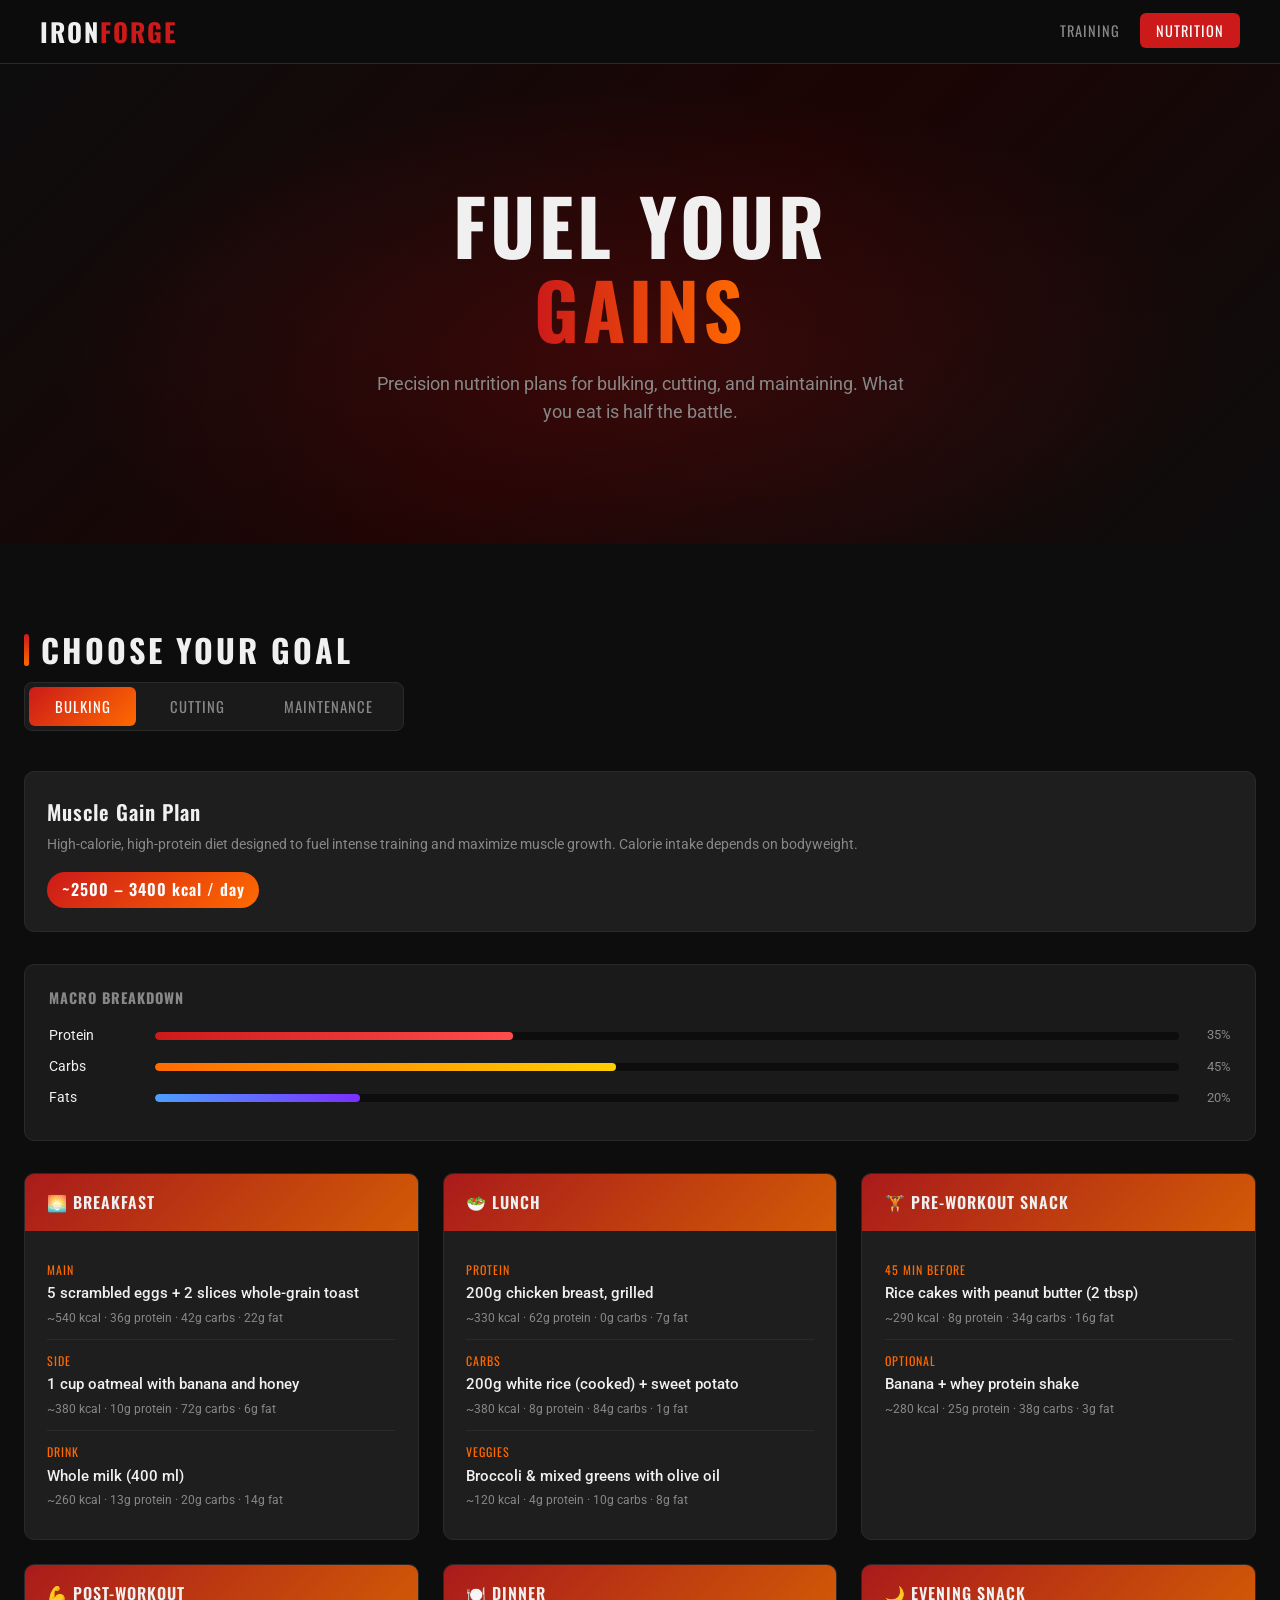
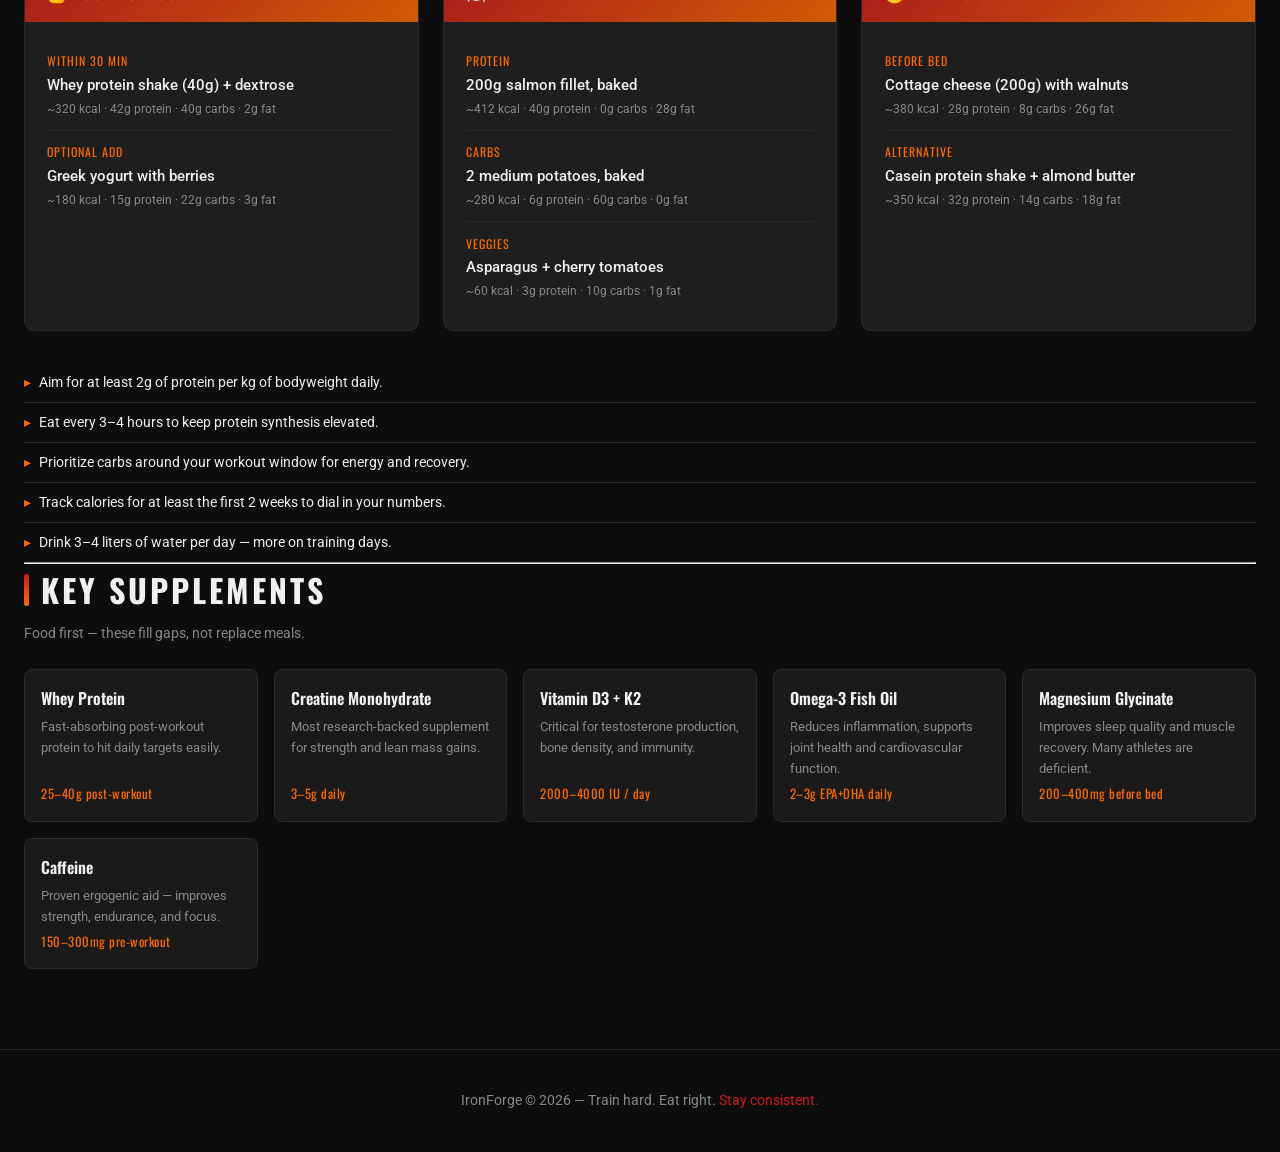
==== food.html @ d73ee597 "Initial commit" ====
<!DOCTYPE html>
<html lang="en">
<head>
  <meta charset="UTF-8" />
  <meta name="viewport" content="width=device-width, initial-scale=1.0" />
  <title>IronForge Gym — Nutrition Plan</title>
  <link rel="stylesheet" href="style.css" />
  <style>
    .goal-toggle { margin-bottom: 2.5rem; }

    .goal-card {
      background: var(--card);
      border: 1px solid var(--border);
      border-radius: var(--radius);
      padding: 1.4rem;
      margin-bottom: 2rem;
    }

    .goal-card h3 {
      font-family: 'Oswald', sans-serif;
      font-size: 1.3rem;
      font-weight: 600;
      letter-spacing: 1px;
      margin-bottom: 0.3rem;
    }

    .goal-card p { color: var(--muted); font-size: 0.9rem; margin-bottom: 1rem; }

    .calorie-badge {
      display: inline-flex;
      align-items: center;
      gap: 0.4rem;
      background: linear-gradient(135deg, var(--red), var(--orange));
      color: #fff;
      font-family: 'Oswald', sans-serif;
      font-size: 1rem;
      font-weight: 600;
      padding: 0.35rem 0.9rem;
      border-radius: 50px;
      letter-spacing: 1px;
    }

    .tips-list {
      list-style: none;
      margin-top: 1rem;
    }

    .tips-list li {
      padding: 0.5rem 0;
      border-bottom: 1px solid var(--border);
      font-size: 0.9rem;
      display: flex;
      gap: 0.5rem;
    }

    .tips-list li:last-child { border-bottom: none; }

    .tips-list li::before {
      content: '▸';
      color: var(--orange);
      flex-shrink: 0;
    }

    .supplement-grid {
      display: grid;
      grid-template-columns: repeat(auto-fill, minmax(200px, 1fr));
      gap: 1rem;
      margin-top: 1rem;
    }

    .supplement-card {
      background: var(--bg3);
      border: 1px solid var(--border);
      border-radius: 8px;
      padding: 1rem;
      display: flex;
      flex-direction: column;
      gap: 0.3rem;
    }

    .supplement-name {
      font-family: 'Oswald', sans-serif;
      font-size: 1rem;
      font-weight: 600;
    }

    .supplement-why { font-size: 0.82rem; color: var(--muted); }

    .supplement-dose {
      margin-top: auto;
      font-size: 0.8rem;
      color: var(--orange);
      font-family: 'Oswald', sans-serif;
      letter-spacing: 0.5px;
    }
  </style>
</head>
<body>

<!-- ── NAV ── -->
<nav>
  <a class="nav-logo" href="index.html">Iron<span>Forge</span></a>
  <ul class="nav-links">
    <li><a href="index.html">Training</a></li>
    <li><a href="food.html" class="active">Nutrition</a></li>
  </ul>
</nav>

<!-- ── HERO ── -->
<div class="hero food-hero">
  <div class="hero-content">
    <h1>Fuel Your<br><span>Gains</span></h1>
    <p>Precision nutrition plans for bulking, cutting, and maintaining. What you eat is half the battle.</p>
  </div>
</div>

<!-- ── MAIN ── -->
<main class="section">

  <!-- Goal Toggle -->
  <div class="section-title">Choose Your Goal</div>
  <div class="level-toggle goal-toggle">
    <button class="level-btn active" onclick="setGoal('bulk')">Bulking</button>
    <button class="level-btn" onclick="setGoal('cut')">Cutting</button>
    <button class="level-btn" onclick="setGoal('maintain')">Maintenance</button>
  </div>

  <!-- ── BULK ── -->
  <div class="level-panel active" id="goal-bulk">

    <div class="goal-card">
      <h3>Muscle Gain Plan</h3>
      <p>High-calorie, high-protein diet designed to fuel intense training and maximize muscle growth. Calorie intake depends on bodyweight.</p>
      <span class="calorie-badge">~2500 – 3400 kcal / day</span>
    </div>

    <div class="macro-bar">
      <h3>Macro Breakdown</h3>
      <div class="macro-row">
        <span class="macro-label">Protein</span>
        <div class="macro-track"><div class="macro-fill protein" style="width:35%"></div></div>
        <span class="macro-pct">35%</span>
      </div>
      <div class="macro-row">
        <span class="macro-label">Carbs</span>
        <div class="macro-track"><div class="macro-fill carbs" style="width:45%"></div></div>
        <span class="macro-pct">45%</span>
      </div>
      <div class="macro-row">
        <span class="macro-label">Fats</span>
        <div class="macro-track"><div class="macro-fill fat" style="width:20%"></div></div>
        <span class="macro-pct">20%</span>
      </div>
    </div>

    <div class="plan-grid">

      <div class="plan-card">
        <div class="plan-card-header">🌅 Breakfast</div>
        <div class="plan-card-body">
          <div class="meal">
            <div class="meal-label">Main</div>
            <div class="meal-name">5 scrambled eggs + 2 slices whole-grain toast</div>
            <div class="meal-macros">~540 kcal · 36g protein · 42g carbs · 22g fat</div>
          </div>
          <div class="meal">
            <div class="meal-label">Side</div>
            <div class="meal-name">1 cup oatmeal with banana and honey</div>
            <div class="meal-macros">~380 kcal · 10g protein · 72g carbs · 6g fat</div>
          </div>
          <div class="meal">
            <div class="meal-label">Drink</div>
            <div class="meal-name">Whole milk (400 ml)</div>
            <div class="meal-macros">~260 kcal · 13g protein · 20g carbs · 14g fat</div>
          </div>
        </div>
      </div>

      <div class="plan-card">
        <div class="plan-card-header">🥗 Lunch</div>
        <div class="plan-card-body">
          <div class="meal">
            <div class="meal-label">Protein</div>
            <div class="meal-name">200g chicken breast, grilled</div>
            <div class="meal-macros">~330 kcal · 62g protein · 0g carbs · 7g fat</div>
          </div>
          <div class="meal">
            <div class="meal-label">Carbs</div>
            <div class="meal-name">200g white rice (cooked) + sweet potato</div>
            <div class="meal-macros">~380 kcal · 8g protein · 84g carbs · 1g fat</div>
          </div>
          <div class="meal">
            <div class="meal-label">Veggies</div>
            <div class="meal-name">Broccoli &amp; mixed greens with olive oil</div>
            <div class="meal-macros">~120 kcal · 4g protein · 10g carbs · 8g fat</div>
          </div>
        </div>
      </div>

      <div class="plan-card">
        <div class="plan-card-header">🏋️ Pre-Workout Snack</div>
        <div class="plan-card-body">
          <div class="meal">
            <div class="meal-label">45 min before</div>
            <div class="meal-name">Rice cakes with peanut butter (2 tbsp)</div>
            <div class="meal-macros">~290 kcal · 8g protein · 34g carbs · 16g fat</div>
          </div>
          <div class="meal">
            <div class="meal-label">Optional</div>
            <div class="meal-name">Banana + whey protein shake</div>
            <div class="meal-macros">~280 kcal · 25g protein · 38g carbs · 3g fat</div>
          </div>
        </div>
      </div>

      <div class="plan-card">
        <div class="plan-card-header">💪 Post-Workout</div>
        <div class="plan-card-body">
          <div class="meal">
            <div class="meal-label">Within 30 min</div>
            <div class="meal-name">Whey protein shake (40g) + dextrose</div>
            <div class="meal-macros">~320 kcal · 42g protein · 40g carbs · 2g fat</div>
          </div>
          <div class="meal">
            <div class="meal-label">Optional add</div>
            <div class="meal-name">Greek yogurt with berries</div>
            <div class="meal-macros">~180 kcal · 15g protein · 22g carbs · 3g fat</div>
          </div>
        </div>
      </div>

      <div class="plan-card">
        <div class="plan-card-header">🍽️ Dinner</div>
        <div class="plan-card-body">
          <div class="meal">
            <div class="meal-label">Protein</div>
            <div class="meal-name">200g salmon fillet, baked</div>
            <div class="meal-macros">~412 kcal · 40g protein · 0g carbs · 28g fat</div>
          </div>
          <div class="meal">
            <div class="meal-label">Carbs</div>
            <div class="meal-name">2 medium potatoes, baked</div>
            <div class="meal-macros">~280 kcal · 6g protein · 60g carbs · 0g fat</div>
          </div>
          <div class="meal">
            <div class="meal-label">Veggies</div>
            <div class="meal-name">Asparagus + cherry tomatoes</div>
            <div class="meal-macros">~60 kcal · 3g protein · 10g carbs · 1g fat</div>
          </div>
        </div>
      </div>

      <div class="plan-card">
        <div class="plan-card-header">🌙 Evening Snack</div>
        <div class="plan-card-body">
          <div class="meal">
            <div class="meal-label">Before bed</div>
            <div class="meal-name">Cottage cheese (200g) with walnuts</div>
            <div class="meal-macros">~380 kcal · 28g protein · 8g carbs · 26g fat</div>
          </div>
          <div class="meal">
            <div class="meal-label">Alternative</div>
            <div class="meal-name">Casein protein shake + almond butter</div>
            <div class="meal-macros">~350 kcal · 32g protein · 14g carbs · 18g fat</div>
          </div>
        </div>
      </div>

    </div>

    <ul class="tips-list">
      <li>Aim for at least 2g of protein per kg of bodyweight daily.</li>
      <li>Eat every 3–4 hours to keep protein synthesis elevated.</li>
      <li>Prioritize carbs around your workout window for energy and recovery.</li>
      <li>Track calories for at least the first 2 weeks to dial in your numbers.</li>
      <li>Drink 3–4 liters of water per day — more on training days.</li>
    </ul>
  </div><!-- /bulk -->

  <!-- ── CUT ── -->
  <div class="level-panel" id="goal-cut">

    <div class="goal-card">
      <h3>Fat Loss Plan</h3>
      <p>High-protein, moderate-carb diet with a caloric deficit. Preserves muscle while shedding fat.</p>
      <span class="calorie-badge">~2000 – 2400 kcal / day</span>
    </div>

    <div class="macro-bar">
      <h3>Macro Breakdown</h3>
      <div class="macro-row">
        <span class="macro-label">Protein</span>
        <div class="macro-track"><div class="macro-fill protein" style="width:45%"></div></div>
        <span class="macro-pct">45%</span>
      </div>
      <div class="macro-row">
        <span class="macro-label">Carbs</span>
        <div class="macro-track"><div class="macro-fill carbs" style="width:30%"></div></div>
        <span class="macro-pct">30%</span>
      </div>
      <div class="macro-row">
        <span class="macro-label">Fats</span>
        <div class="macro-track"><div class="macro-fill fat" style="width:25%"></div></div>
        <span class="macro-pct">25%</span>
      </div>
    </div>

    <div class="plan-grid">

      <div class="plan-card">
        <div class="plan-card-header">🌅 Breakfast</div>
        <div class="plan-card-body">
          <div class="meal">
            <div class="meal-label">Main</div>
            <div class="meal-name">4 egg whites + 1 whole egg, scrambled</div>
            <div class="meal-macros">~200 kcal · 26g protein · 2g carbs · 9g fat</div>
          </div>
          <div class="meal">
            <div class="meal-label">Side</div>
            <div class="meal-name">½ cup oats with berries (no sugar)</div>
            <div class="meal-macros">~180 kcal · 5g protein · 34g carbs · 3g fat</div>
          </div>
          <div class="meal">
            <div class="meal-label">Drink</div>
            <div class="meal-name">Black coffee or green tea</div>
            <div class="meal-macros">~5 kcal · 0g protein · 0g carbs · 0g fat</div>
          </div>
        </div>
      </div>

      <div class="plan-card">
        <div class="plan-card-header">🥗 Lunch</div>
        <div class="plan-card-body">
          <div class="meal">
            <div class="meal-label">Protein</div>
            <div class="meal-name">180g grilled chicken breast</div>
            <div class="meal-macros">~300 kcal · 56g protein · 0g carbs · 7g fat</div>
          </div>
          <div class="meal">
            <div class="meal-label">Carbs</div>
            <div class="meal-name">Large salad with quinoa (80g cooked)</div>
            <div class="meal-macros">~180 kcal · 7g protein · 32g carbs · 3g fat</div>
          </div>
          <div class="meal">
            <div class="meal-label">Dressing</div>
            <div class="meal-name">Lemon juice + 1 tsp olive oil</div>
            <div class="meal-macros">~45 kcal · 0g protein · 2g carbs · 4g fat</div>
          </div>
        </div>
      </div>

      <div class="plan-card">
        <div class="plan-card-header">🏋️ Pre-Workout</div>
        <div class="plan-card-body">
          <div class="meal">
            <div class="meal-label">1 hour before</div>
            <div class="meal-name">Apple + 1 scoop whey protein (in water)</div>
            <div class="meal-macros">~220 kcal · 25g protein · 26g carbs · 2g fat</div>
          </div>
          <div class="meal">
            <div class="meal-label">Optional</div>
            <div class="meal-name">Black coffee (thermogenic effect)</div>
            <div class="meal-macros">~5 kcal · 0g protein · 0g carbs · 0g fat</div>
          </div>
        </div>
      </div>

      <div class="plan-card">
        <div class="plan-card-header">💪 Post-Workout</div>
        <div class="plan-card-body">
          <div class="meal">
            <div class="meal-label">Within 30 min</div>
            <div class="meal-name">Whey isolate shake (35g) in water</div>
            <div class="meal-macros">~140 kcal · 35g protein · 2g carbs · 1g fat</div>
          </div>
          <div class="meal">
            <div class="meal-label">Optional</div>
            <div class="meal-name">Low-fat Greek yogurt (150g)</div>
            <div class="meal-macros">~110 kcal · 15g protein · 8g carbs · 1g fat</div>
          </div>
        </div>
      </div>

      <div class="plan-card">
        <div class="plan-card-header">🍽️ Dinner</div>
        <div class="plan-card-body">
          <div class="meal">
            <div class="meal-label">Protein</div>
            <div class="meal-name">150g lean beef (95%) or turkey mince</div>
            <div class="meal-macros">~250 kcal · 38g protein · 0g carbs · 10g fat</div>
          </div>
          <div class="meal">
            <div class="meal-label">Carbs</div>
            <div class="meal-name">1 cup brown rice or sweet potato</div>
            <div class="meal-macros">~200 kcal · 5g protein · 42g carbs · 1g fat</div>
          </div>
          <div class="meal">
            <div class="meal-label">Veggies</div>
            <div class="meal-name">Steamed broccoli + courgette</div>
            <div class="meal-macros">~50 kcal · 3g protein · 8g carbs · 0g fat</div>
          </div>
        </div>
      </div>

      <div class="plan-card">
        <div class="plan-card-header">🌙 Evening Snack</div>
        <div class="plan-card-body">
          <div class="meal">
            <div class="meal-label">Optional</div>
            <div class="meal-name">Low-fat cottage cheese (150g)</div>
            <div class="meal-macros">~130 kcal · 18g protein · 5g carbs · 4g fat</div>
          </div>
          <div class="meal">
            <div class="meal-label">Alternative</div>
            <div class="meal-name">Casein shake in water if still hungry</div>
            <div class="meal-macros">~120 kcal · 24g protein · 5g carbs · 1g fat</div>
          </div>
        </div>
      </div>

    </div>

    <ul class="tips-list">
      <li>Maintain a 300–500 kcal deficit — anything larger risks muscle loss.</li>
      <li>Protein stays HIGH even when cutting: 2.2–2.5g per kg bodyweight.</li>
      <li>Cut carbs on rest days; keep them around your training sessions.</li>
      <li>Do not skip post-workout nutrition — it's critical for muscle preservation.</li>
      <li>Prioritize sleep: poor sleep elevates cortisol and increases fat storage.</li>
    </ul>
  </div><!-- /cut -->

  <!-- ── MAINTAIN ── -->
  <div class="level-panel" id="goal-maintain">

    <div class="goal-card">
      <h3>Maintenance Plan</h3>
      <p>Balanced macros to support performance, recovery, and body composition without significant changes in weight.</p>
      <span class="calorie-badge">~2500 – 2900 kcal / day</span>
    </div>

    <div class="macro-bar">
      <h3>Macro Breakdown</h3>
      <div class="macro-row">
        <span class="macro-label">Protein</span>
        <div class="macro-track"><div class="macro-fill protein" style="width:30%"></div></div>
        <span class="macro-pct">30%</span>
      </div>
      <div class="macro-row">
        <span class="macro-label">Carbs</span>
        <div class="macro-track"><div class="macro-fill carbs" style="width:45%"></div></div>
        <span class="macro-pct">45%</span>
      </div>
      <div class="macro-row">
        <span class="macro-label">Fats</span>
        <div class="macro-track"><div class="macro-fill fat" style="width:25%"></div></div>
        <span class="macro-pct">25%</span>
      </div>
    </div>

    <div class="plan-grid">

      <div class="plan-card">
        <div class="plan-card-header">🌅 Breakfast</div>
        <div class="plan-card-body">
          <div class="meal">
            <div class="meal-label">Main</div>
            <div class="meal-name">3 eggs + avocado toast on sourdough</div>
            <div class="meal-macros">~480 kcal · 22g protein · 44g carbs · 24g fat</div>
          </div>
          <div class="meal">
            <div class="meal-label">Optional</div>
            <div class="meal-name">Greek yogurt (150g) + granola</div>
            <div class="meal-macros">~240 kcal · 14g protein · 28g carbs · 7g fat</div>
          </div>
        </div>
      </div>

      <div class="plan-card">
        <div class="plan-card-header">🥗 Lunch</div>
        <div class="plan-card-body">
          <div class="meal">
            <div class="meal-label">Protein</div>
            <div class="meal-name">150g tuna or grilled chicken</div>
            <div class="meal-macros">~250 kcal · 45g protein · 0g carbs · 7g fat</div>
          </div>
          <div class="meal">
            <div class="meal-label">Carbs</div>
            <div class="meal-name">Pasta (100g dry) with tomato sauce</div>
            <div class="meal-macros">~380 kcal · 13g protein · 74g carbs · 3g fat</div>
          </div>
          <div class="meal">
            <div class="meal-label">Veggies</div>
            <div class="meal-name">Side salad with olive oil dressing</div>
            <div class="meal-macros">~90 kcal · 2g protein · 8g carbs · 6g fat</div>
          </div>
        </div>
      </div>

      <div class="plan-card">
        <div class="plan-card-header">🏋️ Pre-Workout</div>
        <div class="plan-card-body">
          <div class="meal">
            <div class="meal-label">1 hour before</div>
            <div class="meal-name">Banana + peanut butter (1.5 tbsp)</div>
            <div class="meal-macros">~260 kcal · 8g protein · 34g carbs · 12g fat</div>
          </div>
        </div>
      </div>

      <div class="plan-card">
        <div class="plan-card-header">💪 Post-Workout</div>
        <div class="plan-card-body">
          <div class="meal">
            <div class="meal-label">Within 30 min</div>
            <div class="meal-name">Whey protein shake (30g) + fruit</div>
            <div class="meal-macros">~260 kcal · 30g protein · 30g carbs · 3g fat</div>
          </div>
        </div>
      </div>

      <div class="plan-card">
        <div class="plan-card-header">🍽️ Dinner</div>
        <div class="plan-card-body">
          <div class="meal">
            <div class="meal-label">Protein</div>
            <div class="meal-name">200g cod fillet or chicken thighs</div>
            <div class="meal-macros">~340 kcal · 42g protein · 0g carbs · 18g fat</div>
          </div>
          <div class="meal">
            <div class="meal-label">Carbs</div>
            <div class="meal-name">Baked potato + mixed vegetables</div>
            <div class="meal-macros">~250 kcal · 6g protein · 52g carbs · 1g fat</div>
          </div>
        </div>
      </div>

      <div class="plan-card">
        <div class="plan-card-header">🌙 Evening Snack</div>
        <div class="plan-card-body">
          <div class="meal">
            <div class="meal-label">Optional</div>
            <div class="meal-name">Handful of nuts + dark chocolate (2 squares)</div>
            <div class="meal-macros">~220 kcal · 6g protein · 12g carbs · 18g fat</div>
          </div>
        </div>
      </div>

    </div>

    <ul class="tips-list">
      <li>Weigh yourself weekly — adjust calories if weight drifts more than 0.5kg/week.</li>
      <li>Focus on food quality, not just quantity: whole foods, minimal processing.</li>
      <li>Eat mostly around training — skip big carb meals on rest days if you prefer.</li>
      <li>Omega-3s from fatty fish or supplements support joint health and recovery.</li>
    </ul>
  </div><!-- /maintain -->

  <hr class="divider" />

  <!-- ── SUPPLEMENTS ── -->
  <div class="section-title">Key Supplements</div>
  <p style="color:var(--muted); margin-bottom:1.5rem; font-size:0.9rem;">Food first — these fill gaps, not replace meals.</p>
  <div class="supplement-grid">
    <div class="supplement-card">
      <div class="supplement-name">Whey Protein</div>
      <div class="supplement-why">Fast-absorbing post-workout protein to hit daily targets easily.</div>
      <div class="supplement-dose">25–40g post-workout</div>
    </div>
    <div class="supplement-card">
      <div class="supplement-name">Creatine Monohydrate</div>
      <div class="supplement-why">Most research-backed supplement for strength and lean mass gains.</div>
      <div class="supplement-dose">3–5g daily</div>
    </div>
    <div class="supplement-card">
      <div class="supplement-name">Vitamin D3 + K2</div>
      <div class="supplement-why">Critical for testosterone production, bone density, and immunity.</div>
      <div class="supplement-dose">2000–4000 IU / day</div>
    </div>
    <div class="supplement-card">
      <div class="supplement-name">Omega-3 Fish Oil</div>
      <div class="supplement-why">Reduces inflammation, supports joint health and cardiovascular function.</div>
      <div class="supplement-dose">2–3g EPA+DHA daily</div>
    </div>
    <div class="supplement-card">
      <div class="supplement-name">Magnesium Glycinate</div>
      <div class="supplement-why">Improves sleep quality and muscle recovery. Many athletes are deficient.</div>
      <div class="supplement-dose">200–400mg before bed</div>
    </div>
    <div class="supplement-card">
      <div class="supplement-name">Caffeine</div>
      <div class="supplement-why">Proven ergogenic aid — improves strength, endurance, and focus.</div>
      <div class="supplement-dose">150–300mg pre-workout</div>
    </div>
  </div>

</main>

<footer>
  <p>IronForge &copy; 2026 — Train hard. Eat right. <span>Stay consistent.</span></p>
</footer>

<script>
  function setGoal(goal) {
    document.querySelectorAll('.level-btn').forEach(b => b.classList.remove('active'));
    event.target.classList.add('active');
    document.querySelectorAll('.level-panel').forEach(p => p.classList.remove('active'));
    document.getElementById('goal-' + goal).classList.add('active');
  }
</script>
</body>
</html>
---- style.css ----
@import url('https://fonts.googleapis.com/css2?family=Oswald:wght@400;600;700&family=Roboto:wght@300;400;500&display=swap');

*, *::before, *::after { box-sizing: border-box; margin: 0; padding: 0; }

:root {
  --bg:     #0d0d0d;
  --bg2:    #111111;
  --bg3:    #1a1a1a;
  --card:   #1e1e1e;
  --border: #2a2a2a;
  --red:    #cc1a1a;
  --red-h:  #e62020;
  --orange: #ff6a00;
  --text:   #f0f0f0;
  --muted:  #888;
  --radius: 10px;
}

html { scroll-behavior: smooth; }

body {
  background: var(--bg);
  color: var(--text);
  font-family: 'Roboto', sans-serif;
  font-size: 16px;
  line-height: 1.6;
}

/* ── NAV ── */
nav {
  position: sticky;
  top: 0;
  z-index: 100;
  background: rgba(13,13,13,0.97);
  backdrop-filter: blur(10px);
  border-bottom: 1px solid var(--border);
  display: flex;
  align-items: center;
  justify-content: space-between;
  padding: 0 2.5rem;
  height: 64px;
}

.nav-logo {
  font-family: 'Oswald', sans-serif;
  font-size: 1.6rem;
  font-weight: 700;
  color: var(--text);
  text-decoration: none;
  letter-spacing: 2px;
  text-transform: uppercase;
}
.nav-logo span { color: var(--red); }

.nav-links { display: flex; gap: 0.25rem; list-style: none; }

.nav-links a {
  color: var(--muted);
  text-decoration: none;
  font-family: 'Oswald', sans-serif;
  font-size: 0.9rem;
  letter-spacing: 1px;
  text-transform: uppercase;
  padding: 0.45rem 1rem;
  border-radius: 6px;
  transition: color 0.2s, background 0.2s;
}
.nav-links a:hover { color: var(--text); background: var(--bg3); }
.nav-links a.active { color: #fff; background: var(--red); }

/* ── HERO ── */
.hero {
  position: relative;
  min-height: 480px;
  display: flex;
  align-items: center;
  justify-content: center;
  text-align: center;
  overflow: hidden;
  background: linear-gradient(135deg, #0d0d0d 0%, #1c0404 50%, #0d0d0d 100%);
  padding: 6rem 1rem;
}
.hero::before {
  content: '';
  position: absolute;
  inset: 0;
  background: radial-gradient(ellipse at 50% 60%, rgba(204,26,26,0.18) 0%, transparent 65%);
}
.hero-content { position: relative; z-index: 1; }

.hero h1 {
  font-family: 'Oswald', sans-serif;
  font-size: clamp(2.6rem, 6vw, 5rem);
  font-weight: 700;
  text-transform: uppercase;
  letter-spacing: 4px;
  line-height: 1.1;
}
.hero h1 span {
  background: linear-gradient(90deg, var(--red), var(--orange));
  -webkit-background-clip: text;
  -webkit-text-fill-color: transparent;
  background-clip: text;
}
.hero p { margin-top: 1.2rem; color: var(--muted); font-size: 1.1rem; max-width: 540px; margin-left: auto; margin-right: auto; }

.hero-btns { display: flex; gap: 1rem; justify-content: center; margin-top: 2rem; flex-wrap: wrap; }

.btn-primary {
  padding: 0.75rem 2rem;
  background: linear-gradient(135deg, var(--red), var(--orange));
  color: #fff;
  text-decoration: none;
  font-family: 'Oswald', sans-serif;
  font-size: 0.95rem;
  letter-spacing: 1px;
  text-transform: uppercase;
  border-radius: 6px;
  transition: opacity 0.2s, transform 0.2s;
}
.btn-primary:hover { opacity: 0.88; transform: translateY(-2px); }

.btn-outline {
  padding: 0.75rem 2rem;
  border: 1px solid var(--border);
  background: transparent;
  color: var(--text);
  text-decoration: none;
  font-family: 'Oswald', sans-serif;
  font-size: 0.95rem;
  letter-spacing: 1px;
  text-transform: uppercase;
  border-radius: 6px;
  transition: border-color 0.2s, transform 0.2s;
}
.btn-outline:hover { border-color: var(--red); color: var(--red); transform: translateY(-2px); }

/* ── SECTION WRAPPER ── */
.section {
  max-width: 1280px;
  margin: 0 auto;
  padding: 5rem 1.5rem;
}

.section-divider {
  border: none;
  border-top: 1px solid var(--border);
}

.section-title {
  font-family: 'Oswald', sans-serif;
  font-size: 2rem;
  font-weight: 700;
  text-transform: uppercase;
  letter-spacing: 3px;
  margin-bottom: 0.4rem;
  display: flex;
  align-items: center;
  gap: 0.75rem;
}
.section-title::before {
  content: '';
  display: inline-block;
  width: 5px;
  height: 2rem;
  background: linear-gradient(180deg, var(--red), var(--orange));
  border-radius: 3px;
  flex-shrink: 0;
}

.section-sub { color: var(--muted); font-size: 0.95rem; margin-bottom: 2.5rem; }

/* ── LEVEL TOGGLE ── */
.level-toggle {
  display: flex;
  gap: 0.5rem;
  margin-bottom: 2.5rem;
  background: var(--bg3);
  border: 1px solid var(--border);
  border-radius: 8px;
  padding: 4px;
  width: fit-content;
}
.level-btn {
  padding: 0.55rem 1.6rem;
  border: none;
  border-radius: 6px;
  cursor: pointer;
  font-family: 'Oswald', sans-serif;
  font-size: 0.92rem;
  letter-spacing: 1px;
  text-transform: uppercase;
  background: transparent;
  color: var(--muted);
  transition: all 0.2s;
}
.level-btn.active {
  background: linear-gradient(135deg, var(--red), var(--orange));
  color: #fff;
}

/* ── MUSCLE TABS ── */
.muscle-tabs {
  display: flex;
  gap: 0.4rem;
  flex-wrap: wrap;
  margin-bottom: 2.5rem;
}
.muscle-tab {
  padding: 0.5rem 1.3rem;
  border: 1px solid var(--border);
  border-radius: 50px;
  cursor: pointer;
  background: var(--card);
  color: var(--muted);
  font-family: 'Oswald', sans-serif;
  font-size: 0.9rem;
  letter-spacing: 1px;
  text-transform: uppercase;
  transition: all 0.2s;
}
.muscle-tab:hover { border-color: var(--red); color: var(--text); }
.muscle-tab.active { background: var(--red); border-color: var(--red); color: #fff; }

/* ── EXERCISE GRID ── */
.exercise-grid {
  display: grid;
  grid-template-columns: repeat(auto-fill, minmax(260px, 1fr));
  gap: 1.5rem;
}

.exercise-card {
  background: var(--card);
  border: 1px solid var(--border);
  border-radius: var(--radius);
  overflow: hidden;
  transition: transform 0.2s, border-color 0.2s, box-shadow 0.2s;
}
.exercise-card:hover {
  transform: translateY(-5px);
  border-color: var(--red);
  box-shadow: 0 8px 32px rgba(204,26,26,0.15);
}

.exercise-img {
  width: 100%;
  height: 210px;
  object-fit: cover;
  object-position: top center;
  display: block;
  background: var(--bg3);
}

.ex-placeholder {
  width: 100%;
  height: 210px;
  background: linear-gradient(135deg, #1e1e1e 0%, #252525 100%);
  display: flex;
  flex-direction: column;
  align-items: center;
  justify-content: center;
  gap: 0.6rem;
  color: var(--muted);
  font-size: 0.78rem;
  font-family: 'Oswald', sans-serif;
  letter-spacing: 1px;
  text-transform: uppercase;
}
.ex-placeholder svg { width: 56px; height: 56px; opacity: 0.35; }

.exercise-body { padding: 1.2rem; }

.exercise-name {
  font-family: 'Oswald', sans-serif;
  font-size: 1.05rem;
  font-weight: 600;
  letter-spacing: 0.5px;
  margin-bottom: 0.35rem;
}

.exercise-primary {
  font-size: 0.83rem;
  color: var(--orange);
  margin-bottom: 0.2rem;
}
.exercise-secondary {
  font-size: 0.78rem;
  color: var(--muted);
  margin-bottom: 0.85rem;
}

.exercise-sets {
  display: inline-flex;
  align-items: center;
  gap: 0.3rem;
  background: var(--bg3);
  border: 1px solid var(--border);
  border-radius: 50px;
  padding: 0.22rem 0.8rem;
  font-size: 0.8rem;
  font-family: 'Oswald', sans-serif;
  color: var(--muted);
  letter-spacing: 1px;
}
.exercise-sets strong { color: var(--red); }

/* ── HIDDEN PANELS ── */
.muscle-panel { display: none; }
.muscle-panel.active { display: block; }
.level-panel { display: none; }
.level-panel.active { display: block; }

/* ── NUTRITION SECTION ── */
#nutrition { background: var(--bg2); }

.goal-header {
  background: var(--card);
  border: 1px solid var(--border);
  border-radius: var(--radius);
  padding: 1.5rem;
  margin-bottom: 2rem;
  display: flex;
  align-items: flex-start;
  gap: 1.5rem;
  flex-wrap: wrap;
}
.goal-header-text h3 {
  font-family: 'Oswald', sans-serif;
  font-size: 1.3rem;
  letter-spacing: 1px;
  margin-bottom: 0.3rem;
}
.goal-header-text p { color: var(--muted); font-size: 0.9rem; }

.calorie-badge {
  display: inline-flex;
  align-items: center;
  gap: 0.4rem;
  background: linear-gradient(135deg, var(--red), var(--orange));
  color: #fff;
  font-family: 'Oswald', sans-serif;
  font-size: 1rem;
  font-weight: 600;
  padding: 0.4rem 1rem;
  border-radius: 50px;
  letter-spacing: 1px;
  white-space: nowrap;
}

.macro-bar {
  background: var(--bg3);
  border: 1px solid var(--border);
  border-radius: var(--radius);
  padding: 1.3rem 1.5rem;
  margin-bottom: 2rem;
}
.macro-bar h3 {
  font-family: 'Oswald', sans-serif;
  font-size: 0.9rem;
  letter-spacing: 1px;
  text-transform: uppercase;
  color: var(--muted);
  margin-bottom: 1rem;
}
.macro-row { display: flex; align-items: center; gap: 1rem; margin-bottom: 0.6rem; }
.macro-label { width: 90px; font-size: 0.85rem; }
.macro-track { flex: 1; height: 8px; background: var(--bg); border-radius: 4px; overflow: hidden; }
.macro-fill { height: 100%; border-radius: 4px; }
.macro-fill.protein { background: linear-gradient(90deg, var(--red), #ff4d4d); }
.macro-fill.carbs   { background: linear-gradient(90deg, var(--orange), #ffd000); }
.macro-fill.fat     { background: linear-gradient(90deg, #4d9fff, #7b2fff); }
.macro-pct { font-size: 0.8rem; color: var(--muted); width: 36px; text-align: right; }

.plan-grid {
  display: grid;
  grid-template-columns: repeat(auto-fill, minmax(300px, 1fr));
  gap: 1.5rem;
  margin-bottom: 2rem;
}

.plan-card { background: var(--card); border: 1px solid var(--border); border-radius: var(--radius); overflow: hidden; }

.plan-card-header {
  padding: 1rem 1.4rem;
  background: linear-gradient(135deg, rgba(204,26,26,0.8), rgba(255,106,0,0.8));
  font-family: 'Oswald', sans-serif;
  font-size: 1rem;
  font-weight: 600;
  letter-spacing: 1px;
  text-transform: uppercase;
}
.plan-card-body { padding: 1.1rem 1.4rem; }

.meal { padding: 0.7rem 0; border-bottom: 1px solid var(--border); }
.meal:last-child { border-bottom: none; }
.meal-label { font-size: 0.75rem; font-family: 'Oswald', sans-serif; letter-spacing: 1px; text-transform: uppercase; color: var(--orange); margin-bottom: 0.2rem; }
.meal-name { font-weight: 500; font-size: 0.92rem; margin-bottom: 0.12rem; }
.meal-macros { font-size: 0.78rem; color: var(--muted); }

.tips-list { list-style: none; margin-top: 1.5rem; }
.tips-list li { padding: 0.55rem 0; border-bottom: 1px solid var(--border); font-size: 0.9rem; display: flex; gap: 0.5rem; }
.tips-list li:last-child { border-bottom: none; }
.tips-list li::before { content: '▸'; color: var(--orange); flex-shrink: 0; }

/* ── SUPPLEMENTS ── */
.supplement-grid {
  display: grid;
  grid-template-columns: repeat(auto-fill, minmax(200px, 1fr));
  gap: 1rem;
  margin-top: 1rem;
}
.supplement-card {
  background: var(--bg3);
  border: 1px solid var(--border);
  border-radius: 8px;
  padding: 1.1rem;
  display: flex;
  flex-direction: column;
  gap: 0.3rem;
}
.supplement-name { font-family: 'Oswald', sans-serif; font-size: 1rem; font-weight: 600; }
.supplement-why { font-size: 0.82rem; color: var(--muted); flex: 1; }
.supplement-dose { margin-top: 0.5rem; font-size: 0.8rem; color: var(--orange); font-family: 'Oswald', sans-serif; letter-spacing: 0.5px; }

/* ── FOOTER ── */
footer {
  border-top: 1px solid var(--border);
  padding: 2.5rem;
  text-align: center;
  color: var(--muted);
  font-size: 0.85rem;
}
footer span { color: var(--red); }

/* ── RESPONSIVE ── */
@media (max-width: 700px) {
  nav { padding: 0 1rem; }
  .nav-links a { font-size: 0.8rem; padding: 0.4rem 0.7rem; }
  .level-btn { padding: 0.5rem 0.9rem; font-size: 0.82rem; }
  .hero h1 { letter-spacing: 2px; }
}
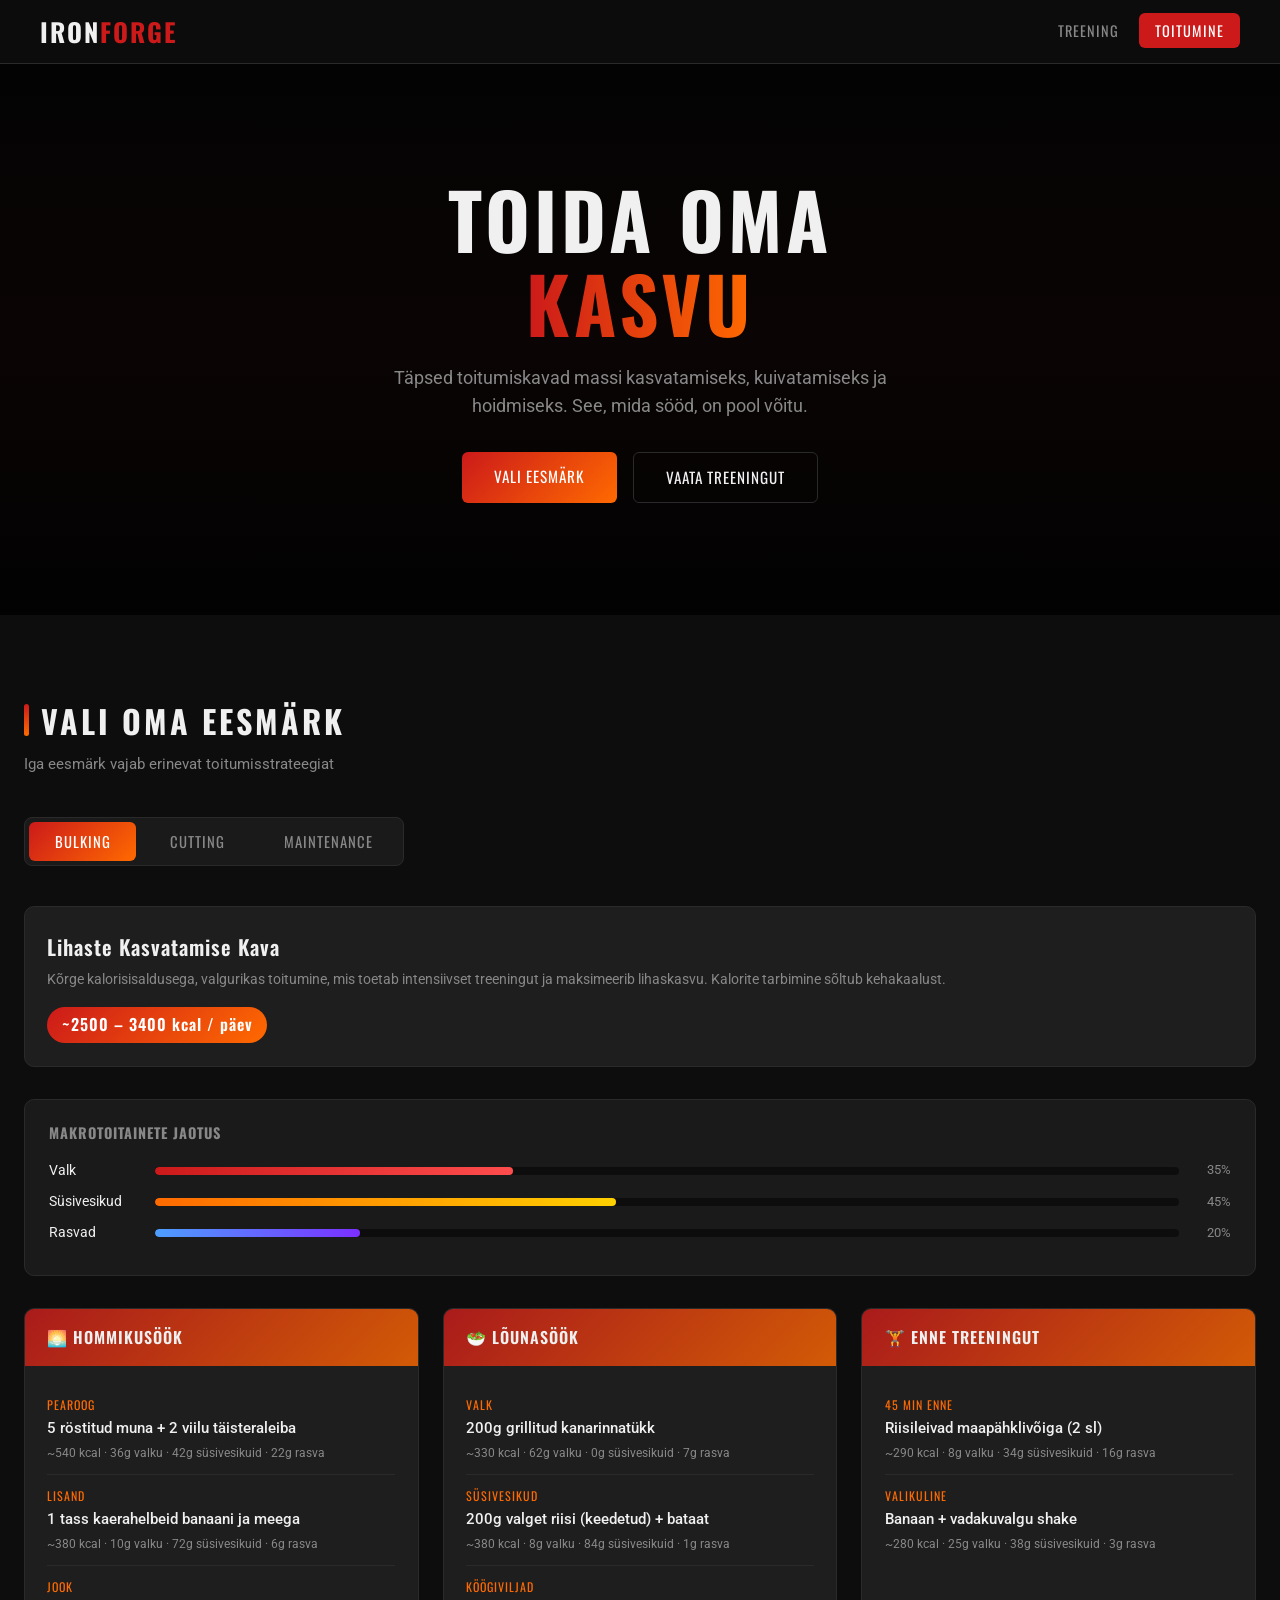
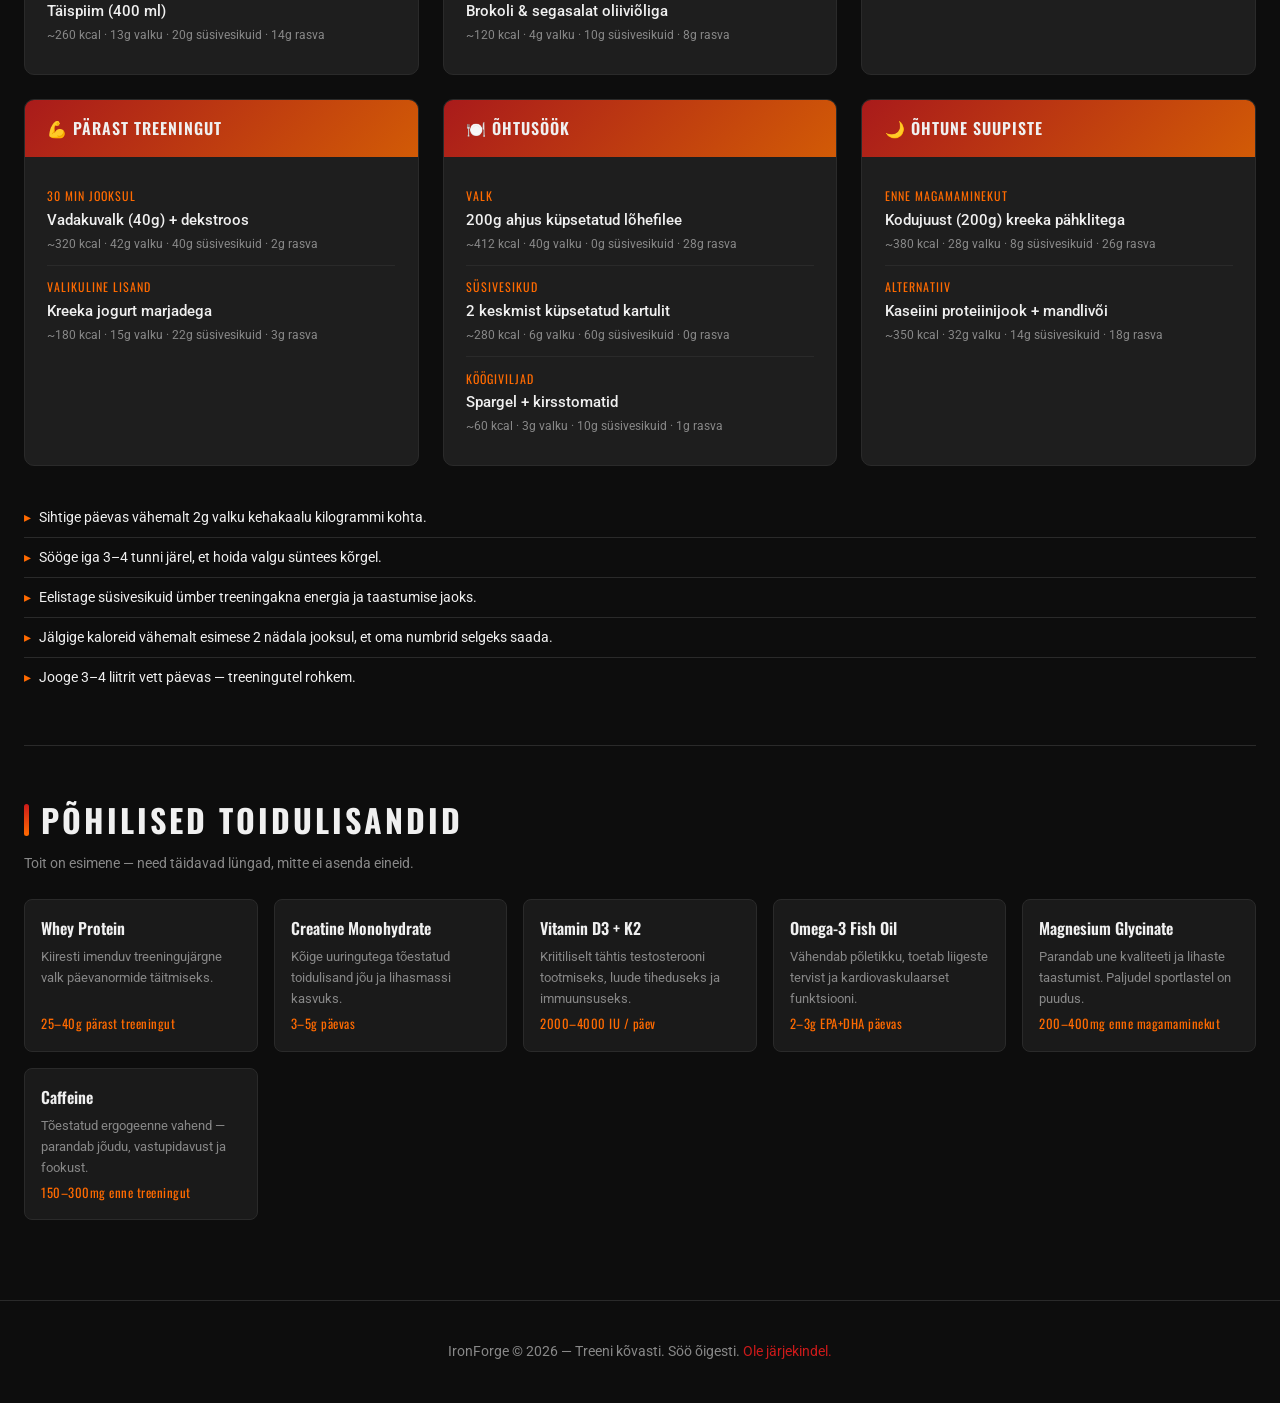
==== commit c750ebd6: "Redesign site with Estonian UI, exercise images, and food plan updates - Full Estonian translation o" ====
--- a/food.html
+++ b/food.html
@@ -1,9 +1,9 @@
 <!DOCTYPE html>
-<html lang="en">
+<html lang="et">
 <head>
   <meta charset="UTF-8" />
   <meta name="viewport" content="width=device-width, initial-scale=1.0" />
-  <title>IronForge Gym — Nutrition Plan</title>
+  <title>IronForge — Toitumiskava</title>
   <link rel="stylesheet" href="style.css" />
   <style>
     .goal-toggle { margin-bottom: 2.5rem; }
@@ -76,6 +76,12 @@
       display: flex;
       flex-direction: column;
       gap: 0.3rem;
+      transition: border-color 0.2s, transform 0.2s;
+    }
+
+    .supplement-card:hover {
+      border-color: var(--orange);
+      transform: translateY(-3px);
     }
 
     .supplement-name {
@@ -93,6 +99,12 @@
       font-family: 'Oswald', sans-serif;
       letter-spacing: 0.5px;
     }
+
+    .divider {
+      border: none;
+      border-top: 1px solid var(--border);
+      margin: 3rem 0;
+    }
   </style>
 </head>
 <body>
@@ -101,53 +113,58 @@
 <nav>
   <a class="nav-logo" href="index.html">Iron<span>Forge</span></a>
   <ul class="nav-links">
-    <li><a href="index.html">Training</a></li>
-    <li><a href="food.html" class="active">Nutrition</a></li>
+    <li><a href="index.html">Treening</a></li>
+    <li><a href="food.html" class="active">Toitumine</a></li>
   </ul>
 </nav>
 
 <!-- ── HERO ── -->
 <div class="hero food-hero">
   <div class="hero-content">
-    <h1>Fuel Your<br><span>Gains</span></h1>
-    <p>Precision nutrition plans for bulking, cutting, and maintaining. What you eat is half the battle.</p>
+    <h1>Toida Oma<br><span>Kasvu</span></h1>
+    <p>Täpsed toitumiskavad massi kasvatamiseks, kuivatamiseks ja hoidmiseks. See, mida sööd, on pool võitu.</p>
+    <div class="hero-btns">
+      <a href="#eesmärk" class="btn-primary">Vali Eesmärk</a>
+      <a href="index.html" class="btn-outline">Vaata Treeningut</a>
+    </div>
   </div>
 </div>
 
 <!-- ── MAIN ── -->
-<main class="section">
+<main class="section" id="eesmärk">
 
   <!-- Goal Toggle -->
-  <div class="section-title">Choose Your Goal</div>
+  <div class="section-title">Vali Oma Eesmärk</div>
+  <p class="section-sub">Iga eesmärk vajab erinevat toitumisstrateegiat</p>
   <div class="level-toggle goal-toggle">
     <button class="level-btn active" onclick="setGoal('bulk')">Bulking</button>
     <button class="level-btn" onclick="setGoal('cut')">Cutting</button>
     <button class="level-btn" onclick="setGoal('maintain')">Maintenance</button>
   </div>
 
-  <!-- ── BULK ── -->
+  <!-- ── MASSI KASVATAMINE ── -->
   <div class="level-panel active" id="goal-bulk">
 
     <div class="goal-card">
-      <h3>Muscle Gain Plan</h3>
-      <p>High-calorie, high-protein diet designed to fuel intense training and maximize muscle growth. Calorie intake depends on bodyweight.</p>
-      <span class="calorie-badge">~2500 – 3400 kcal / day</span>
+      <h3>Lihaste Kasvatamise Kava</h3>
+      <p>Kõrge kalorisisaldusega, valgurikas toitumine, mis toetab intensiivset treeningut ja maksimeerib lihaskasvu. Kalorite tarbimine sõltub kehakaalust.</p>
+      <span class="calorie-badge">~2500 – 3400 kcal / päev</span>
     </div>
 
     <div class="macro-bar">
-      <h3>Macro Breakdown</h3>
-      <div class="macro-row">
-        <span class="macro-label">Protein</span>
+      <h3>Makrotoitainete Jaotus</h3>
+      <div class="macro-row">
+        <span class="macro-label">Valk</span>
         <div class="macro-track"><div class="macro-fill protein" style="width:35%"></div></div>
         <span class="macro-pct">35%</span>
       </div>
       <div class="macro-row">
-        <span class="macro-label">Carbs</span>
+        <span class="macro-label">Süsivesikud</span>
         <div class="macro-track"><div class="macro-fill carbs" style="width:45%"></div></div>
         <span class="macro-pct">45%</span>
       </div>
       <div class="macro-row">
-        <span class="macro-label">Fats</span>
+        <span class="macro-label">Rasvad</span>
         <div class="macro-track"><div class="macro-fill fat" style="width:20%"></div></div>
         <span class="macro-pct">20%</span>
       </div>
@@ -156,112 +173,112 @@
     <div class="plan-grid">
 
       <div class="plan-card">
-        <div class="plan-card-header">🌅 Breakfast</div>
-        <div class="plan-card-body">
-          <div class="meal">
-            <div class="meal-label">Main</div>
-            <div class="meal-name">5 scrambled eggs + 2 slices whole-grain toast</div>
-            <div class="meal-macros">~540 kcal · 36g protein · 42g carbs · 22g fat</div>
-          </div>
-          <div class="meal">
-            <div class="meal-label">Side</div>
-            <div class="meal-name">1 cup oatmeal with banana and honey</div>
-            <div class="meal-macros">~380 kcal · 10g protein · 72g carbs · 6g fat</div>
-          </div>
-          <div class="meal">
-            <div class="meal-label">Drink</div>
-            <div class="meal-name">Whole milk (400 ml)</div>
-            <div class="meal-macros">~260 kcal · 13g protein · 20g carbs · 14g fat</div>
-          </div>
-        </div>
-      </div>
-
-      <div class="plan-card">
-        <div class="plan-card-header">🥗 Lunch</div>
-        <div class="plan-card-body">
-          <div class="meal">
-            <div class="meal-label">Protein</div>
-            <div class="meal-name">200g chicken breast, grilled</div>
-            <div class="meal-macros">~330 kcal · 62g protein · 0g carbs · 7g fat</div>
-          </div>
-          <div class="meal">
-            <div class="meal-label">Carbs</div>
-            <div class="meal-name">200g white rice (cooked) + sweet potato</div>
-            <div class="meal-macros">~380 kcal · 8g protein · 84g carbs · 1g fat</div>
-          </div>
-          <div class="meal">
-            <div class="meal-label">Veggies</div>
-            <div class="meal-name">Broccoli &amp; mixed greens with olive oil</div>
-            <div class="meal-macros">~120 kcal · 4g protein · 10g carbs · 8g fat</div>
-          </div>
-        </div>
-      </div>
-
-      <div class="plan-card">
-        <div class="plan-card-header">🏋️ Pre-Workout Snack</div>
-        <div class="plan-card-body">
-          <div class="meal">
-            <div class="meal-label">45 min before</div>
-            <div class="meal-name">Rice cakes with peanut butter (2 tbsp)</div>
-            <div class="meal-macros">~290 kcal · 8g protein · 34g carbs · 16g fat</div>
-          </div>
-          <div class="meal">
-            <div class="meal-label">Optional</div>
-            <div class="meal-name">Banana + whey protein shake</div>
-            <div class="meal-macros">~280 kcal · 25g protein · 38g carbs · 3g fat</div>
-          </div>
-        </div>
-      </div>
-
-      <div class="plan-card">
-        <div class="plan-card-header">💪 Post-Workout</div>
-        <div class="plan-card-body">
-          <div class="meal">
-            <div class="meal-label">Within 30 min</div>
-            <div class="meal-name">Whey protein shake (40g) + dextrose</div>
-            <div class="meal-macros">~320 kcal · 42g protein · 40g carbs · 2g fat</div>
-          </div>
-          <div class="meal">
-            <div class="meal-label">Optional add</div>
-            <div class="meal-name">Greek yogurt with berries</div>
-            <div class="meal-macros">~180 kcal · 15g protein · 22g carbs · 3g fat</div>
-          </div>
-        </div>
-      </div>
-
-      <div class="plan-card">
-        <div class="plan-card-header">🍽️ Dinner</div>
-        <div class="plan-card-body">
-          <div class="meal">
-            <div class="meal-label">Protein</div>
-            <div class="meal-name">200g salmon fillet, baked</div>
-            <div class="meal-macros">~412 kcal · 40g protein · 0g carbs · 28g fat</div>
-          </div>
-          <div class="meal">
-            <div class="meal-label">Carbs</div>
-            <div class="meal-name">2 medium potatoes, baked</div>
-            <div class="meal-macros">~280 kcal · 6g protein · 60g carbs · 0g fat</div>
-          </div>
-          <div class="meal">
-            <div class="meal-label">Veggies</div>
-            <div class="meal-name">Asparagus + cherry tomatoes</div>
-            <div class="meal-macros">~60 kcal · 3g protein · 10g carbs · 1g fat</div>
-          </div>
-        </div>
-      </div>
-
-      <div class="plan-card">
-        <div class="plan-card-header">🌙 Evening Snack</div>
-        <div class="plan-card-body">
-          <div class="meal">
-            <div class="meal-label">Before bed</div>
-            <div class="meal-name">Cottage cheese (200g) with walnuts</div>
-            <div class="meal-macros">~380 kcal · 28g protein · 8g carbs · 26g fat</div>
-          </div>
-          <div class="meal">
-            <div class="meal-label">Alternative</div>
-            <div class="meal-name">Casein protein shake + almond butter</div>
-            <div class="meal-macros">~350 kcal · 32g protein · 14g carbs · 18g fat</div>
+        <div class="plan-card-header">🌅 Hommikusöök</div>
+        <div class="plan-card-body">
+          <div class="meal">
+            <div class="meal-label">Pearoog</div>
+            <div class="meal-name">5 röstitud muna + 2 viilu täisteraleiba</div>
+            <div class="meal-macros">~540 kcal · 36g valku · 42g süsivesikuid · 22g rasva</div>
+          </div>
+          <div class="meal">
+            <div class="meal-label">Lisand</div>
+            <div class="meal-name">1 tass kaerahelbeid banaani ja meega</div>
+            <div class="meal-macros">~380 kcal · 10g valku · 72g süsivesikuid · 6g rasva</div>
+          </div>
+          <div class="meal">
+            <div class="meal-label">Jook</div>
+            <div class="meal-name">Täispiim (400 ml)</div>
+            <div class="meal-macros">~260 kcal · 13g valku · 20g süsivesikuid · 14g rasva</div>
+          </div>
+        </div>
+      </div>
+
+      <div class="plan-card">
+        <div class="plan-card-header">🥗 Lõunasöök</div>
+        <div class="plan-card-body">
+          <div class="meal">
+            <div class="meal-label">Valk</div>
+            <div class="meal-name">200g grillitud kanarinnatükk</div>
+            <div class="meal-macros">~330 kcal · 62g valku · 0g süsivesikuid · 7g rasva</div>
+          </div>
+          <div class="meal">
+            <div class="meal-label">Süsivesikud</div>
+            <div class="meal-name">200g valget riisi (keedetud) + bataat</div>
+            <div class="meal-macros">~380 kcal · 8g valku · 84g süsivesikuid · 1g rasva</div>
+          </div>
+          <div class="meal">
+            <div class="meal-label">Köögiviljad</div>
+            <div class="meal-name">Brokoli &amp; segasalat oliiviõliga</div>
+            <div class="meal-macros">~120 kcal · 4g valku · 10g süsivesikuid · 8g rasva</div>
+          </div>
+        </div>
+      </div>
+
+      <div class="plan-card">
+        <div class="plan-card-header">🏋️ Enne Treeningut</div>
+        <div class="plan-card-body">
+          <div class="meal">
+            <div class="meal-label">45 min enne</div>
+            <div class="meal-name">Riisileivad maapähklivõiga (2 sl)</div>
+            <div class="meal-macros">~290 kcal · 8g valku · 34g süsivesikuid · 16g rasva</div>
+          </div>
+          <div class="meal">
+            <div class="meal-label">Valikuline</div>
+            <div class="meal-name">Banaan + vadakuvalgu shake</div>
+            <div class="meal-macros">~280 kcal · 25g valku · 38g süsivesikuid · 3g rasva</div>
+          </div>
+        </div>
+      </div>
+
+      <div class="plan-card">
+        <div class="plan-card-header">💪 Pärast Treeningut</div>
+        <div class="plan-card-body">
+          <div class="meal">
+            <div class="meal-label">30 min jooksul</div>
+            <div class="meal-name">Vadakuvalk (40g) + dekstroos</div>
+            <div class="meal-macros">~320 kcal · 42g valku · 40g süsivesikuid · 2g rasva</div>
+          </div>
+          <div class="meal">
+            <div class="meal-label">Valikuline lisand</div>
+            <div class="meal-name">Kreeka jogurt marjadega</div>
+            <div class="meal-macros">~180 kcal · 15g valku · 22g süsivesikuid · 3g rasva</div>
+          </div>
+        </div>
+      </div>
+
+      <div class="plan-card">
+        <div class="plan-card-header">🍽️ Õhtusöök</div>
+        <div class="plan-card-body">
+          <div class="meal">
+            <div class="meal-label">Valk</div>
+            <div class="meal-name">200g ahjus küpsetatud lõhefilee</div>
+            <div class="meal-macros">~412 kcal · 40g valku · 0g süsivesikuid · 28g rasva</div>
+          </div>
+          <div class="meal">
+            <div class="meal-label">Süsivesikud</div>
+            <div class="meal-name">2 keskmist küpsetatud kartulit</div>
+            <div class="meal-macros">~280 kcal · 6g valku · 60g süsivesikuid · 0g rasva</div>
+          </div>
+          <div class="meal">
+            <div class="meal-label">Köögiviljad</div>
+            <div class="meal-name">Spargel + kirsstomatid</div>
+            <div class="meal-macros">~60 kcal · 3g valku · 10g süsivesikuid · 1g rasva</div>
+          </div>
+        </div>
+      </div>
+
+      <div class="plan-card">
+        <div class="plan-card-header">🌙 Õhtune Suupiste</div>
+        <div class="plan-card-body">
+          <div class="meal">
+            <div class="meal-label">Enne magamaminekut</div>
+            <div class="meal-name">Kodujuust (200g) kreeka pähklitega</div>
+            <div class="meal-macros">~380 kcal · 28g valku · 8g süsivesikuid · 26g rasva</div>
+          </div>
+          <div class="meal">
+            <div class="meal-label">Alternatiiv</div>
+            <div class="meal-name">Kaseiini proteiinijook + mandlivõi</div>
+            <div class="meal-macros">~350 kcal · 32g valku · 14g süsivesikuid · 18g rasva</div>
           </div>
         </div>
       </div>
@@ -269,37 +286,37 @@
     </div>
 
     <ul class="tips-list">
-      <li>Aim for at least 2g of protein per kg of bodyweight daily.</li>
-      <li>Eat every 3–4 hours to keep protein synthesis elevated.</li>
-      <li>Prioritize carbs around your workout window for energy and recovery.</li>
-      <li>Track calories for at least the first 2 weeks to dial in your numbers.</li>
-      <li>Drink 3–4 liters of water per day — more on training days.</li>
+      <li>Sihtige päevas vähemalt 2g valku kehakaalu kilogrammi kohta.</li>
+      <li>Sööge iga 3–4 tunni järel, et hoida valgu süntees kõrgel.</li>
+      <li>Eelistage süsivesikuid ümber treeningakna energia ja taastumise jaoks.</li>
+      <li>Jälgige kaloreid vähemalt esimese 2 nädala jooksul, et oma numbrid selgeks saada.</li>
+      <li>Jooge 3–4 liitrit vett päevas — treeningutel rohkem.</li>
     </ul>
   </div><!-- /bulk -->
 
-  <!-- ── CUT ── -->
+  <!-- ── KUIVATAMINE ── -->
   <div class="level-panel" id="goal-cut">
 
     <div class="goal-card">
-      <h3>Fat Loss Plan</h3>
-      <p>High-protein, moderate-carb diet with a caloric deficit. Preserves muscle while shedding fat.</p>
-      <span class="calorie-badge">~2000 – 2400 kcal / day</span>
+      <h3>Rasvakaotuse Kava</h3>
+      <p>Valgurikas, mõõduka süsivesikute sisaldusega toitumine kalorite defitsiidiga. Säilitab lihaseid, vähendades samal ajal rasva.</p>
+      <span class="calorie-badge">~2000 – 2400 kcal / päev</span>
     </div>
 
     <div class="macro-bar">
-      <h3>Macro Breakdown</h3>
-      <div class="macro-row">
-        <span class="macro-label">Protein</span>
+      <h3>Makrotoitainete Jaotus</h3>
+      <div class="macro-row">
+        <span class="macro-label">Valk</span>
         <div class="macro-track"><div class="macro-fill protein" style="width:45%"></div></div>
         <span class="macro-pct">45%</span>
       </div>
       <div class="macro-row">
-        <span class="macro-label">Carbs</span>
+        <span class="macro-label">Süsivesikud</span>
         <div class="macro-track"><div class="macro-fill carbs" style="width:30%"></div></div>
         <span class="macro-pct">30%</span>
       </div>
       <div class="macro-row">
-        <span class="macro-label">Fats</span>
+        <span class="macro-label">Rasvad</span>
         <div class="macro-track"><div class="macro-fill fat" style="width:25%"></div></div>
         <span class="macro-pct">25%</span>
       </div>
@@ -308,112 +325,112 @@
     <div class="plan-grid">
 
       <div class="plan-card">
-        <div class="plan-card-header">🌅 Breakfast</div>
-        <div class="plan-card-body">
-          <div class="meal">
-            <div class="meal-label">Main</div>
-            <div class="meal-name">4 egg whites + 1 whole egg, scrambled</div>
-            <div class="meal-macros">~200 kcal · 26g protein · 2g carbs · 9g fat</div>
-          </div>
-          <div class="meal">
-            <div class="meal-label">Side</div>
-            <div class="meal-name">½ cup oats with berries (no sugar)</div>
-            <div class="meal-macros">~180 kcal · 5g protein · 34g carbs · 3g fat</div>
-          </div>
-          <div class="meal">
-            <div class="meal-label">Drink</div>
-            <div class="meal-name">Black coffee or green tea</div>
-            <div class="meal-macros">~5 kcal · 0g protein · 0g carbs · 0g fat</div>
-          </div>
-        </div>
-      </div>
-
-      <div class="plan-card">
-        <div class="plan-card-header">🥗 Lunch</div>
-        <div class="plan-card-body">
-          <div class="meal">
-            <div class="meal-label">Protein</div>
-            <div class="meal-name">180g grilled chicken breast</div>
-            <div class="meal-macros">~300 kcal · 56g protein · 0g carbs · 7g fat</div>
-          </div>
-          <div class="meal">
-            <div class="meal-label">Carbs</div>
-            <div class="meal-name">Large salad with quinoa (80g cooked)</div>
-            <div class="meal-macros">~180 kcal · 7g protein · 32g carbs · 3g fat</div>
-          </div>
-          <div class="meal">
-            <div class="meal-label">Dressing</div>
-            <div class="meal-name">Lemon juice + 1 tsp olive oil</div>
-            <div class="meal-macros">~45 kcal · 0g protein · 2g carbs · 4g fat</div>
-          </div>
-        </div>
-      </div>
-
-      <div class="plan-card">
-        <div class="plan-card-header">🏋️ Pre-Workout</div>
-        <div class="plan-card-body">
-          <div class="meal">
-            <div class="meal-label">1 hour before</div>
-            <div class="meal-name">Apple + 1 scoop whey protein (in water)</div>
-            <div class="meal-macros">~220 kcal · 25g protein · 26g carbs · 2g fat</div>
-          </div>
-          <div class="meal">
-            <div class="meal-label">Optional</div>
-            <div class="meal-name">Black coffee (thermogenic effect)</div>
-            <div class="meal-macros">~5 kcal · 0g protein · 0g carbs · 0g fat</div>
-          </div>
-        </div>
-      </div>
-
-      <div class="plan-card">
-        <div class="plan-card-header">💪 Post-Workout</div>
-        <div class="plan-card-body">
-          <div class="meal">
-            <div class="meal-label">Within 30 min</div>
-            <div class="meal-name">Whey isolate shake (35g) in water</div>
-            <div class="meal-macros">~140 kcal · 35g protein · 2g carbs · 1g fat</div>
-          </div>
-          <div class="meal">
-            <div class="meal-label">Optional</div>
-            <div class="meal-name">Low-fat Greek yogurt (150g)</div>
-            <div class="meal-macros">~110 kcal · 15g protein · 8g carbs · 1g fat</div>
-          </div>
-        </div>
-      </div>
-
-      <div class="plan-card">
-        <div class="plan-card-header">🍽️ Dinner</div>
-        <div class="plan-card-body">
-          <div class="meal">
-            <div class="meal-label">Protein</div>
-            <div class="meal-name">150g lean beef (95%) or turkey mince</div>
-            <div class="meal-macros">~250 kcal · 38g protein · 0g carbs · 10g fat</div>
-          </div>
-          <div class="meal">
-            <div class="meal-label">Carbs</div>
-            <div class="meal-name">1 cup brown rice or sweet potato</div>
-            <div class="meal-macros">~200 kcal · 5g protein · 42g carbs · 1g fat</div>
-          </div>
-          <div class="meal">
-            <div class="meal-label">Veggies</div>
-            <div class="meal-name">Steamed broccoli + courgette</div>
-            <div class="meal-macros">~50 kcal · 3g protein · 8g carbs · 0g fat</div>
-          </div>
-        </div>
-      </div>
-
-      <div class="plan-card">
-        <div class="plan-card-header">🌙 Evening Snack</div>
-        <div class="plan-card-body">
-          <div class="meal">
-            <div class="meal-label">Optional</div>
-            <div class="meal-name">Low-fat cottage cheese (150g)</div>
-            <div class="meal-macros">~130 kcal · 18g protein · 5g carbs · 4g fat</div>
-          </div>
-          <div class="meal">
-            <div class="meal-label">Alternative</div>
-            <div class="meal-name">Casein shake in water if still hungry</div>
-            <div class="meal-macros">~120 kcal · 24g protein · 5g carbs · 1g fat</div>
+        <div class="plan-card-header">🌅 Hommikusöök</div>
+        <div class="plan-card-body">
+          <div class="meal">
+            <div class="meal-label">Pearoog</div>
+            <div class="meal-name">4 munavalget + 1 terve muna, röstitult</div>
+            <div class="meal-macros">~200 kcal · 26g valku · 2g süsivesikuid · 9g rasva</div>
+          </div>
+          <div class="meal">
+            <div class="meal-label">Lisand</div>
+            <div class="meal-name">½ tassi kaera marjadega (ilma suhkruta)</div>
+            <div class="meal-macros">~180 kcal · 5g valku · 34g süsivesikuid · 3g rasva</div>
+          </div>
+          <div class="meal">
+            <div class="meal-label">Jook</div>
+            <div class="meal-name">Must kohv või roheline tee</div>
+            <div class="meal-macros">~5 kcal · 0g valku · 0g süsivesikuid · 0g rasva</div>
+          </div>
+        </div>
+      </div>
+
+      <div class="plan-card">
+        <div class="plan-card-header">🥗 Lõunasöök</div>
+        <div class="plan-card-body">
+          <div class="meal">
+            <div class="meal-label">Valk</div>
+            <div class="meal-name">180g grillitud kanarinnatükk</div>
+            <div class="meal-macros">~300 kcal · 56g valku · 0g süsivesikuid · 7g rasva</div>
+          </div>
+          <div class="meal">
+            <div class="meal-label">Süsivesikud</div>
+            <div class="meal-name">Suur salat kvinoaga (80g keedetud)</div>
+            <div class="meal-macros">~180 kcal · 7g valku · 32g süsivesikuid · 3g rasva</div>
+          </div>
+          <div class="meal">
+            <div class="meal-label">Kaste</div>
+            <div class="meal-name">Sidrunimahl + 1 tl oliiviõli</div>
+            <div class="meal-macros">~45 kcal · 0g valku · 2g süsivesikuid · 4g rasva</div>
+          </div>
+        </div>
+      </div>
+
+      <div class="plan-card">
+        <div class="plan-card-header">🏋️ Enne Treeningut</div>
+        <div class="plan-card-body">
+          <div class="meal">
+            <div class="meal-label">1 tund enne</div>
+            <div class="meal-name">Õun + 1 mõõtlusikatäis vadakuvalku (vees)</div>
+            <div class="meal-macros">~220 kcal · 25g valku · 26g süsivesikuid · 2g rasva</div>
+          </div>
+          <div class="meal">
+            <div class="meal-label">Valikuline</div>
+            <div class="meal-name">Must kohv (termogeenne mõju)</div>
+            <div class="meal-macros">~5 kcal · 0g valku · 0g süsivesikuid · 0g rasva</div>
+          </div>
+        </div>
+      </div>
+
+      <div class="plan-card">
+        <div class="plan-card-header">💪 Pärast Treeningut</div>
+        <div class="plan-card-body">
+          <div class="meal">
+            <div class="meal-label">30 min jooksul</div>
+            <div class="meal-name">Vadakuisolaadi shake (35g) vees</div>
+            <div class="meal-macros">~140 kcal · 35g valku · 2g süsivesikuid · 1g rasva</div>
+          </div>
+          <div class="meal">
+            <div class="meal-label">Valikuline</div>
+            <div class="meal-name">Madala rasvasisaldusega Kreeka jogurt (150g)</div>
+            <div class="meal-macros">~110 kcal · 15g valku · 8g süsivesikuid · 1g rasva</div>
+          </div>
+        </div>
+      </div>
+
+      <div class="plan-card">
+        <div class="plan-card-header">🍽️ Õhtusöök</div>
+        <div class="plan-card-body">
+          <div class="meal">
+            <div class="meal-label">Valk</div>
+            <div class="meal-name">150g lahja veiseliha (95%) või kalkunihakkliha</div>
+            <div class="meal-macros">~250 kcal · 38g valku · 0g süsivesikuid · 10g rasva</div>
+          </div>
+          <div class="meal">
+            <div class="meal-label">Süsivesikud</div>
+            <div class="meal-name">1 tass pruuni riisi või bataati</div>
+            <div class="meal-macros">~200 kcal · 5g valku · 42g süsivesikuid · 1g rasva</div>
+          </div>
+          <div class="meal">
+            <div class="meal-label">Köögiviljad</div>
+            <div class="meal-name">Aurutatud brokoli + suvikõrvits</div>
+            <div class="meal-macros">~50 kcal · 3g valku · 8g süsivesikuid · 0g rasva</div>
+          </div>
+        </div>
+      </div>
+
+      <div class="plan-card">
+        <div class="plan-card-header">🌙 Õhtune Suupiste</div>
+        <div class="plan-card-body">
+          <div class="meal">
+            <div class="meal-label">Valikuline</div>
+            <div class="meal-name">Madala rasvasisaldusega kodujuust (150g)</div>
+            <div class="meal-macros">~130 kcal · 18g valku · 5g süsivesikuid · 4g rasva</div>
+          </div>
+          <div class="meal">
+            <div class="meal-label">Alternatiiv</div>
+            <div class="meal-name">Kaseiini shake vees, kui oled veel näljane</div>
+            <div class="meal-macros">~120 kcal · 24g valku · 5g süsivesikuid · 1g rasva</div>
           </div>
         </div>
       </div>
@@ -421,37 +438,37 @@
     </div>
 
     <ul class="tips-list">
-      <li>Maintain a 300–500 kcal deficit — anything larger risks muscle loss.</li>
-      <li>Protein stays HIGH even when cutting: 2.2–2.5g per kg bodyweight.</li>
-      <li>Cut carbs on rest days; keep them around your training sessions.</li>
-      <li>Do not skip post-workout nutrition — it's critical for muscle preservation.</li>
-      <li>Prioritize sleep: poor sleep elevates cortisol and increases fat storage.</li>
+      <li>Hoidke 300–500 kcal defitsiiti — suurem defitsiit ohustab lihaseid.</li>
+      <li>Valk jääb kõrgeks ka kuivatamisel: 2,2–2,5g kehakaalu kilogrammi kohta.</li>
+      <li>Vähendage süsivesikuid puhkepäevadel; hoidke need treeningpäevade ümber.</li>
+      <li>Ärge jätke treeningujärgset toitumist vahele — see on lihaste säilitamisel ülioluline.</li>
+      <li>Seadke uni prioriteediks: halb uni tõstab kortisooli ja suurendab rasvavarusid.</li>
     </ul>
   </div><!-- /cut -->
 
-  <!-- ── MAINTAIN ── -->
+  <!-- ── HOIDMINE ── -->
   <div class="level-panel" id="goal-maintain">
 
     <div class="goal-card">
-      <h3>Maintenance Plan</h3>
-      <p>Balanced macros to support performance, recovery, and body composition without significant changes in weight.</p>
-      <span class="calorie-badge">~2500 – 2900 kcal / day</span>
+      <h3>Hoidmiskava</h3>
+      <p>Tasakaalustatud makrotoitained toetamaks sooritust, taastumist ja kehakompositsiooni ilma oluliste kaalumuutusteta.</p>
+      <span class="calorie-badge">~2500 – 2900 kcal / päev</span>
     </div>
 
     <div class="macro-bar">
-      <h3>Macro Breakdown</h3>
-      <div class="macro-row">
-        <span class="macro-label">Protein</span>
+      <h3>Makrotoitainete Jaotus</h3>
+      <div class="macro-row">
+        <span class="macro-label">Valk</span>
         <div class="macro-track"><div class="macro-fill protein" style="width:30%"></div></div>
         <span class="macro-pct">30%</span>
       </div>
       <div class="macro-row">
-        <span class="macro-label">Carbs</span>
+        <span class="macro-label">Süsivesikud</span>
         <div class="macro-track"><div class="macro-fill carbs" style="width:45%"></div></div>
         <span class="macro-pct">45%</span>
       </div>
       <div class="macro-row">
-        <span class="macro-label">Fats</span>
+        <span class="macro-label">Rasvad</span>
         <div class="macro-track"><div class="macro-fill fat" style="width:25%"></div></div>
         <span class="macro-pct">25%</span>
       </div>
@@ -460,87 +477,87 @@
     <div class="plan-grid">
 
       <div class="plan-card">
-        <div class="plan-card-header">🌅 Breakfast</div>
-        <div class="plan-card-body">
-          <div class="meal">
-            <div class="meal-label">Main</div>
-            <div class="meal-name">3 eggs + avocado toast on sourdough</div>
-            <div class="meal-macros">~480 kcal · 22g protein · 44g carbs · 24g fat</div>
-          </div>
-          <div class="meal">
-            <div class="meal-label">Optional</div>
-            <div class="meal-name">Greek yogurt (150g) + granola</div>
-            <div class="meal-macros">~240 kcal · 14g protein · 28g carbs · 7g fat</div>
-          </div>
-        </div>
-      </div>
-
-      <div class="plan-card">
-        <div class="plan-card-header">🥗 Lunch</div>
-        <div class="plan-card-body">
-          <div class="meal">
-            <div class="meal-label">Protein</div>
-            <div class="meal-name">150g tuna or grilled chicken</div>
-            <div class="meal-macros">~250 kcal · 45g protein · 0g carbs · 7g fat</div>
-          </div>
-          <div class="meal">
-            <div class="meal-label">Carbs</div>
-            <div class="meal-name">Pasta (100g dry) with tomato sauce</div>
-            <div class="meal-macros">~380 kcal · 13g protein · 74g carbs · 3g fat</div>
-          </div>
-          <div class="meal">
-            <div class="meal-label">Veggies</div>
-            <div class="meal-name">Side salad with olive oil dressing</div>
-            <div class="meal-macros">~90 kcal · 2g protein · 8g carbs · 6g fat</div>
-          </div>
-        </div>
-      </div>
-
-      <div class="plan-card">
-        <div class="plan-card-header">🏋️ Pre-Workout</div>
-        <div class="plan-card-body">
-          <div class="meal">
-            <div class="meal-label">1 hour before</div>
-            <div class="meal-name">Banana + peanut butter (1.5 tbsp)</div>
-            <div class="meal-macros">~260 kcal · 8g protein · 34g carbs · 12g fat</div>
-          </div>
-        </div>
-      </div>
-
-      <div class="plan-card">
-        <div class="plan-card-header">💪 Post-Workout</div>
-        <div class="plan-card-body">
-          <div class="meal">
-            <div class="meal-label">Within 30 min</div>
-            <div class="meal-name">Whey protein shake (30g) + fruit</div>
-            <div class="meal-macros">~260 kcal · 30g protein · 30g carbs · 3g fat</div>
-          </div>
-        </div>
-      </div>
-
-      <div class="plan-card">
-        <div class="plan-card-header">🍽️ Dinner</div>
-        <div class="plan-card-body">
-          <div class="meal">
-            <div class="meal-label">Protein</div>
-            <div class="meal-name">200g cod fillet or chicken thighs</div>
-            <div class="meal-macros">~340 kcal · 42g protein · 0g carbs · 18g fat</div>
-          </div>
-          <div class="meal">
-            <div class="meal-label">Carbs</div>
-            <div class="meal-name">Baked potato + mixed vegetables</div>
-            <div class="meal-macros">~250 kcal · 6g protein · 52g carbs · 1g fat</div>
-          </div>
-        </div>
-      </div>
-
-      <div class="plan-card">
-        <div class="plan-card-header">🌙 Evening Snack</div>
-        <div class="plan-card-body">
-          <div class="meal">
-            <div class="meal-label">Optional</div>
-            <div class="meal-name">Handful of nuts + dark chocolate (2 squares)</div>
-            <div class="meal-macros">~220 kcal · 6g protein · 12g carbs · 18g fat</div>
+        <div class="plan-card-header">🌅 Hommikusöök</div>
+        <div class="plan-card-body">
+          <div class="meal">
+            <div class="meal-label">Pearoog</div>
+            <div class="meal-name">3 muna + avokaadovõileib hapuleival</div>
+            <div class="meal-macros">~480 kcal · 22g valku · 44g süsivesikuid · 24g rasva</div>
+          </div>
+          <div class="meal">
+            <div class="meal-label">Valikuline</div>
+            <div class="meal-name">Kreeka jogurt (150g) + granola</div>
+            <div class="meal-macros">~240 kcal · 14g valku · 28g süsivesikuid · 7g rasva</div>
+          </div>
+        </div>
+      </div>
+
+      <div class="plan-card">
+        <div class="plan-card-header">🥗 Lõunasöök</div>
+        <div class="plan-card-body">
+          <div class="meal">
+            <div class="meal-label">Valk</div>
+            <div class="meal-name">150g tuunikala või grillitud kana</div>
+            <div class="meal-macros">~250 kcal · 45g valku · 0g süsivesikuid · 7g rasva</div>
+          </div>
+          <div class="meal">
+            <div class="meal-label">Süsivesikud</div>
+            <div class="meal-name">Pasta (100g kuivaine) tomatikastmega</div>
+            <div class="meal-macros">~380 kcal · 13g valku · 74g süsivesikuid · 3g rasva</div>
+          </div>
+          <div class="meal">
+            <div class="meal-label">Köögiviljad</div>
+            <div class="meal-name">Väike salat oliiviõlikastmega</div>
+            <div class="meal-macros">~90 kcal · 2g valku · 8g süsivesikuid · 6g rasva</div>
+          </div>
+        </div>
+      </div>
+
+      <div class="plan-card">
+        <div class="plan-card-header">🏋️ Enne Treeningut</div>
+        <div class="plan-card-body">
+          <div class="meal">
+            <div class="meal-label">1 tund enne</div>
+            <div class="meal-name">Banaan + maapähklivõi (1,5 sl)</div>
+            <div class="meal-macros">~260 kcal · 8g valku · 34g süsivesikuid · 12g rasva</div>
+          </div>
+        </div>
+      </div>
+
+      <div class="plan-card">
+        <div class="plan-card-header">💪 Pärast Treeningut</div>
+        <div class="plan-card-body">
+          <div class="meal">
+            <div class="meal-label">30 min jooksul</div>
+            <div class="meal-name">Vadakuvalgu shake (30g) + puuvili</div>
+            <div class="meal-macros">~260 kcal · 30g valku · 30g süsivesikuid · 3g rasva</div>
+          </div>
+        </div>
+      </div>
+
+      <div class="plan-card">
+        <div class="plan-card-header">🍽️ Õhtusöök</div>
+        <div class="plan-card-body">
+          <div class="meal">
+            <div class="meal-label">Valk</div>
+            <div class="meal-name">200g tursafilee või kanareiefilee</div>
+            <div class="meal-macros">~340 kcal · 42g valku · 0g süsivesikuid · 18g rasva</div>
+          </div>
+          <div class="meal">
+            <div class="meal-label">Süsivesikud</div>
+            <div class="meal-name">Küpsetatud kartul + segatud köögiviljad</div>
+            <div class="meal-macros">~250 kcal · 6g valku · 52g süsivesikuid · 1g rasva</div>
+          </div>
+        </div>
+      </div>
+
+      <div class="plan-card">
+        <div class="plan-card-header">🌙 Õhtune Suupiste</div>
+        <div class="plan-card-body">
+          <div class="meal">
+            <div class="meal-label">Valikuline</div>
+            <div class="meal-name">Peotäis pähkleid + tume šokolaad (2 tükki)</div>
+            <div class="meal-macros">~220 kcal · 6g valku · 12g süsivesikuid · 18g rasva</div>
           </div>
         </div>
       </div>
@@ -548,55 +565,55 @@
     </div>
 
     <ul class="tips-list">
-      <li>Weigh yourself weekly — adjust calories if weight drifts more than 0.5kg/week.</li>
-      <li>Focus on food quality, not just quantity: whole foods, minimal processing.</li>
-      <li>Eat mostly around training — skip big carb meals on rest days if you prefer.</li>
-      <li>Omega-3s from fatty fish or supplements support joint health and recovery.</li>
+      <li>Kaaluge end iganädalaselt — kohandage kaloreid, kui kaal muutub rohkem kui 0,5 kg nädalas.</li>
+      <li>Keskenduge toidu kvaliteedile, mitte ainult kogusele: terved toidud, minimaalne töötlemine.</li>
+      <li>Sööge enamasti treeningu ümber — jätke puhkepäevadel suured süsivesikutega toidukorrad vahele.</li>
+      <li>Omega-3-d rasvalistest kaladest või toidulisanditest toetavad liigeste tervist ja taastumist.</li>
     </ul>
   </div><!-- /maintain -->
 
   <hr class="divider" />
 
-  <!-- ── SUPPLEMENTS ── -->
-  <div class="section-title">Key Supplements</div>
-  <p style="color:var(--muted); margin-bottom:1.5rem; font-size:0.9rem;">Food first — these fill gaps, not replace meals.</p>
+  <!-- ── TOIDULISANDID ── -->
+  <div class="section-title">Põhilised Toidulisandid</div>
+  <p style="color:var(--muted); margin-bottom:1.5rem; font-size:0.9rem;">Toit on esimene — need täidavad lüngad, mitte ei asenda eineid.</p>
   <div class="supplement-grid">
     <div class="supplement-card">
       <div class="supplement-name">Whey Protein</div>
-      <div class="supplement-why">Fast-absorbing post-workout protein to hit daily targets easily.</div>
-      <div class="supplement-dose">25–40g post-workout</div>
+      <div class="supplement-why">Kiiresti imenduv treeningujärgne valk päevanormide täitmiseks.</div>
+      <div class="supplement-dose">25–40g pärast treeningut</div>
     </div>
     <div class="supplement-card">
       <div class="supplement-name">Creatine Monohydrate</div>
-      <div class="supplement-why">Most research-backed supplement for strength and lean mass gains.</div>
-      <div class="supplement-dose">3–5g daily</div>
+      <div class="supplement-why">Kõige uuringutega tõestatud toidulisand jõu ja lihasmassi kasvuks.</div>
+      <div class="supplement-dose">3–5g päevas</div>
     </div>
     <div class="supplement-card">
       <div class="supplement-name">Vitamin D3 + K2</div>
-      <div class="supplement-why">Critical for testosterone production, bone density, and immunity.</div>
-      <div class="supplement-dose">2000–4000 IU / day</div>
+      <div class="supplement-why">Kriitiliselt tähtis testosterooni tootmiseks, luude tiheduseks ja immuunsuseks.</div>
+      <div class="supplement-dose">2000–4000 IU / päev</div>
     </div>
     <div class="supplement-card">
       <div class="supplement-name">Omega-3 Fish Oil</div>
-      <div class="supplement-why">Reduces inflammation, supports joint health and cardiovascular function.</div>
-      <div class="supplement-dose">2–3g EPA+DHA daily</div>
+      <div class="supplement-why">Vähendab põletikku, toetab liigeste tervist ja kardiovaskulaarset funktsiooni.</div>
+      <div class="supplement-dose">2–3g EPA+DHA päevas</div>
     </div>
     <div class="supplement-card">
       <div class="supplement-name">Magnesium Glycinate</div>
-      <div class="supplement-why">Improves sleep quality and muscle recovery. Many athletes are deficient.</div>
-      <div class="supplement-dose">200–400mg before bed</div>
+      <div class="supplement-why">Parandab une kvaliteeti ja lihaste taastumist. Paljudel sportlastel on puudus.</div>
+      <div class="supplement-dose">200–400mg enne magamaminekut</div>
     </div>
     <div class="supplement-card">
       <div class="supplement-name">Caffeine</div>
-      <div class="supplement-why">Proven ergogenic aid — improves strength, endurance, and focus.</div>
-      <div class="supplement-dose">150–300mg pre-workout</div>
+      <div class="supplement-why">Tõestatud ergogeenne vahend — parandab jõudu, vastupidavust ja fookust.</div>
+      <div class="supplement-dose">150–300mg enne treeningut</div>
     </div>
   </div>
 
 </main>
 
 <footer>
-  <p>IronForge &copy; 2026 — Train hard. Eat right. <span>Stay consistent.</span></p>
+  <p>IronForge &copy; 2026 — Treeni kõvasti. Söö õigesti. <span>Ole järjekindel.</span></p>
 </footer>
 
 <script>
--- a/style.css
+++ b/style.css
@@ -71,20 +71,27 @@
 /* ── HERO ── */
 .hero {
   position: relative;
-  min-height: 480px;
+  min-height: 540px;
   display: flex;
   align-items: center;
   justify-content: center;
   text-align: center;
   overflow: hidden;
-  background: linear-gradient(135deg, #0d0d0d 0%, #1c0404 50%, #0d0d0d 100%);
-  padding: 6rem 1rem;
+  background-image: url('https://upload.wikimedia.org/wikipedia/commons/6/66/Woman_doing_squat_workout_in_gym_with_barbell.jpg');
+  background-size: cover;
+  background-position: center 30%;
+  padding: 7rem 1rem;
 }
 .hero::before {
   content: '';
   position: absolute;
   inset: 0;
-  background: radial-gradient(ellipse at 50% 60%, rgba(204,26,26,0.18) 0%, transparent 65%);
+  background: linear-gradient(
+    to bottom,
+    rgba(0,0,0,0.75) 0%,
+    rgba(10,2,2,0.80) 50%,
+    rgba(0,0,0,0.85) 100%
+  );
 }
 .hero-content { position: relative; z-index: 1; }
 
@@ -432,10 +439,133 @@
 }
 footer span { color: var(--red); }
 
+/* ── EXERCISE TARGETS ── */
+.exercise-targets {
+  font-size: 0.8rem;
+  color: var(--muted);
+  margin-bottom: 0.85rem;
+  line-height: 1.5;
+}
+
+/* ── BG ALT ── */
+.bg-alt { background: var(--bg2); }
+
+/* ── INTRO SECTION ── */
+.intro-grid {
+  display: grid;
+  grid-template-columns: repeat(auto-fill, minmax(240px, 1fr));
+  gap: 1.5rem;
+  margin-top: 1rem;
+}
+
+.intro-card {
+  background: var(--card);
+  border: 1px solid var(--border);
+  border-radius: var(--radius);
+  padding: 1.8rem 1.5rem;
+  transition: transform 0.2s, border-color 0.2s, box-shadow 0.2s;
+}
+.intro-card:hover {
+  transform: translateY(-4px);
+  border-color: var(--orange);
+  box-shadow: 0 6px 24px rgba(255,106,0,0.1);
+}
+
+.intro-icon-box {
+  width: 48px;
+  height: 48px;
+  border-radius: 12px;
+  background: linear-gradient(135deg, rgba(204,26,26,0.15), rgba(255,106,0,0.15));
+  display: flex;
+  align-items: center;
+  justify-content: center;
+  margin-bottom: 1rem;
+  color: var(--orange);
+}
+.intro-icon-box svg { width: 26px; height: 26px; }
+
+.intro-card h3 {
+  font-family: 'Oswald', sans-serif;
+  font-size: 1.1rem;
+  font-weight: 600;
+  letter-spacing: 0.5px;
+  margin-bottom: 0.6rem;
+}
+.intro-card p { font-size: 0.9rem; color: var(--muted); line-height: 1.65; }
+
+/* ── VIDEO SECTION ── */
+.video-wrapper {
+  position: relative;
+  padding-bottom: 56.25%;
+  height: 0;
+  overflow: hidden;
+  border-radius: var(--radius);
+  border: 1px solid var(--border);
+  background: var(--bg3);
+  max-width: 900px;
+  margin: 0 auto;
+}
+.video-wrapper iframe {
+  position: absolute;
+  top: 0;
+  left: 0;
+  width: 100%;
+  height: 100%;
+  border-radius: var(--radius);
+}
+
+/* ── INLINE LINK ── */
+.inline-link {
+  color: var(--orange);
+  text-decoration: none;
+  border-bottom: 1px solid transparent;
+  transition: border-color 0.2s, color 0.2s;
+}
+.inline-link:hover { border-bottom-color: var(--orange); color: #fff; }
+
+/* ── CONTACT / LISAINFO ── */
+.contact-grid {
+  display: grid;
+  grid-template-columns: repeat(auto-fill, minmax(260px, 1fr));
+  gap: 1.5rem;
+  margin-top: 1rem;
+}
+
+.contact-card {
+  background: var(--card);
+  border: 1px solid var(--border);
+  border-radius: var(--radius);
+  padding: 1.6rem;
+  transition: border-color 0.2s;
+}
+.contact-card:hover { border-color: var(--red); }
+
+.contact-card h3 {
+  font-family: 'Oswald', sans-serif;
+  font-size: 1.1rem;
+  font-weight: 600;
+  letter-spacing: 1px;
+  text-transform: uppercase;
+  margin-bottom: 1rem;
+  color: var(--orange);
+}
+.contact-card p { color: var(--muted); font-size: 0.9rem; margin-bottom: 0.4rem; }
+
+.contact-email {
+  font-family: 'Oswald', sans-serif;
+  font-size: 1rem;
+  color: var(--text) !important;
+  letter-spacing: 0.5px;
+  margin-top: 0.5rem !important;
+}
+.contact-hours { color: var(--muted); font-size: 0.83rem; line-height: 1.7; }
+
 /* ── RESPONSIVE ── */
 @media (max-width: 700px) {
   nav { padding: 0 1rem; }
   .nav-links a { font-size: 0.8rem; padding: 0.4rem 0.7rem; }
   .level-btn { padding: 0.5rem 0.9rem; font-size: 0.82rem; }
   .hero h1 { letter-spacing: 2px; }
-}
+  .intro-grid { grid-template-columns: 1fr; }
+  .contact-grid { grid-template-columns: 1fr; }
+}
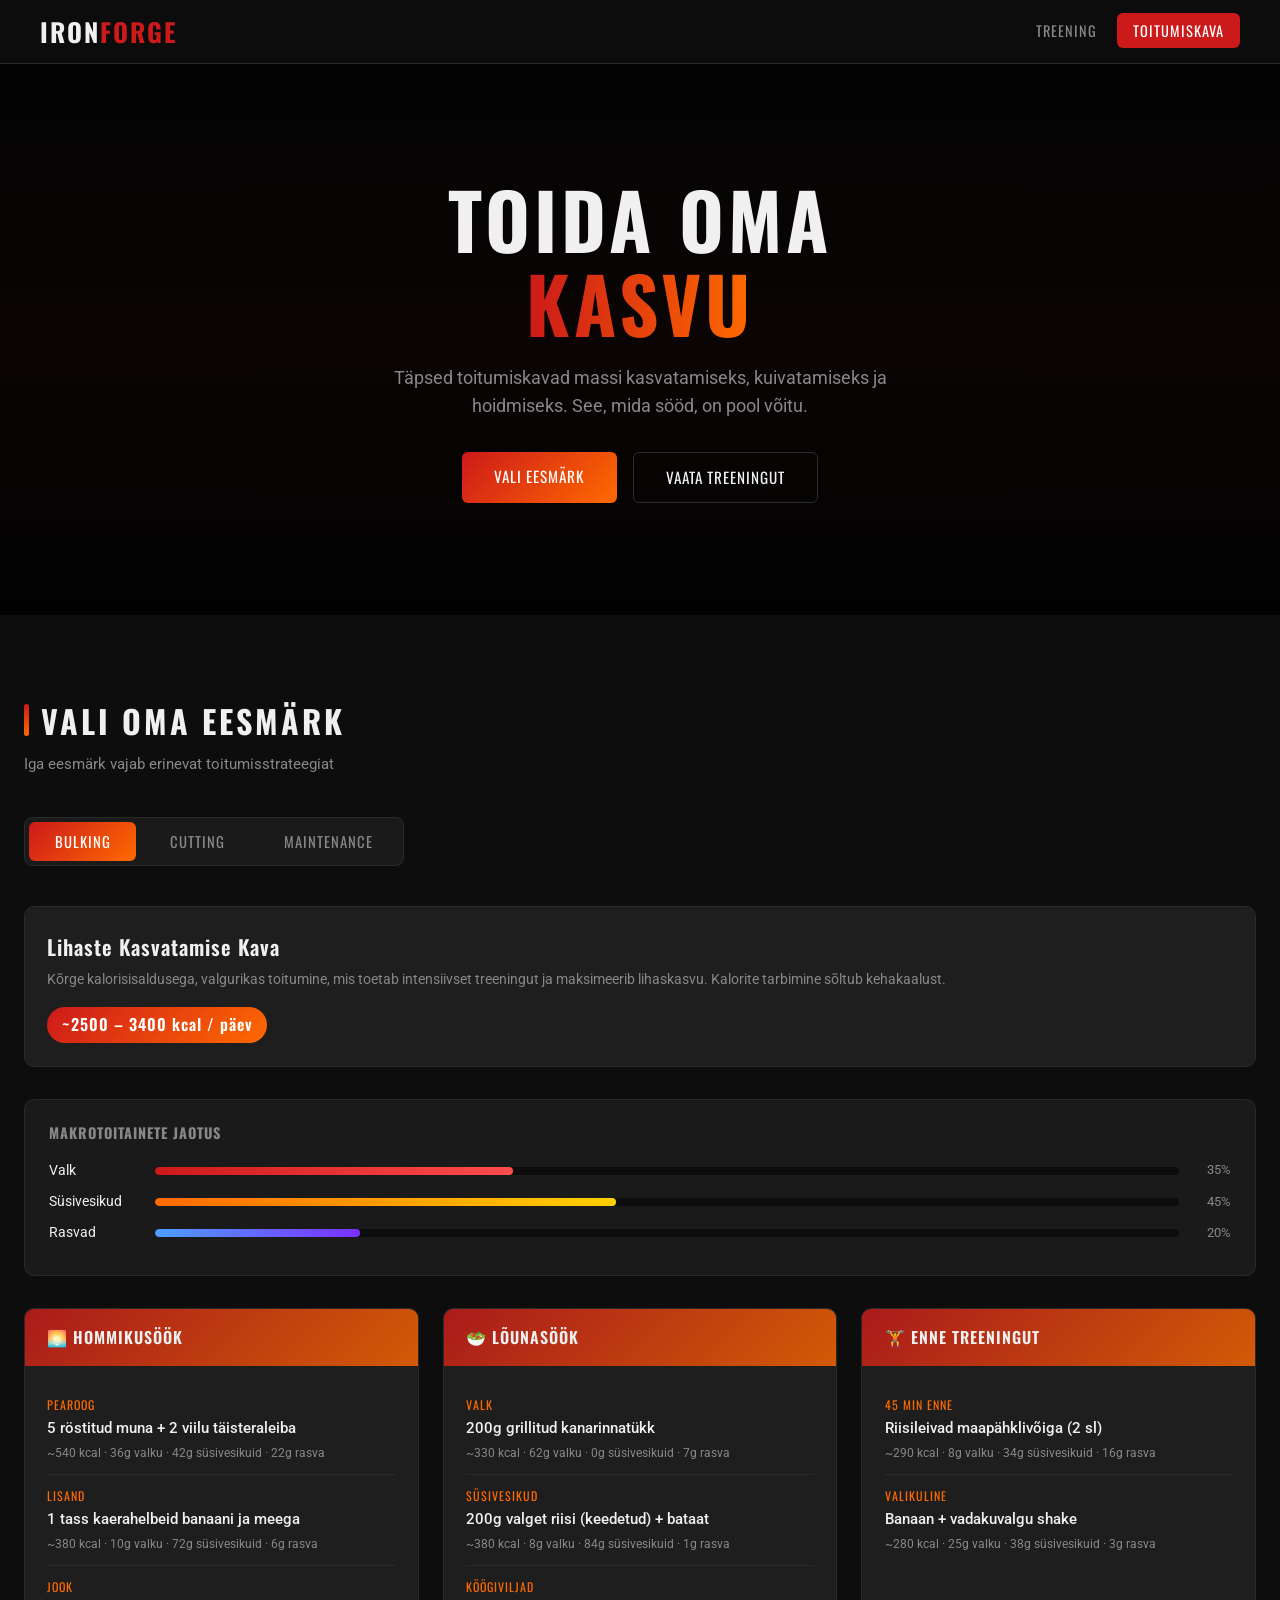
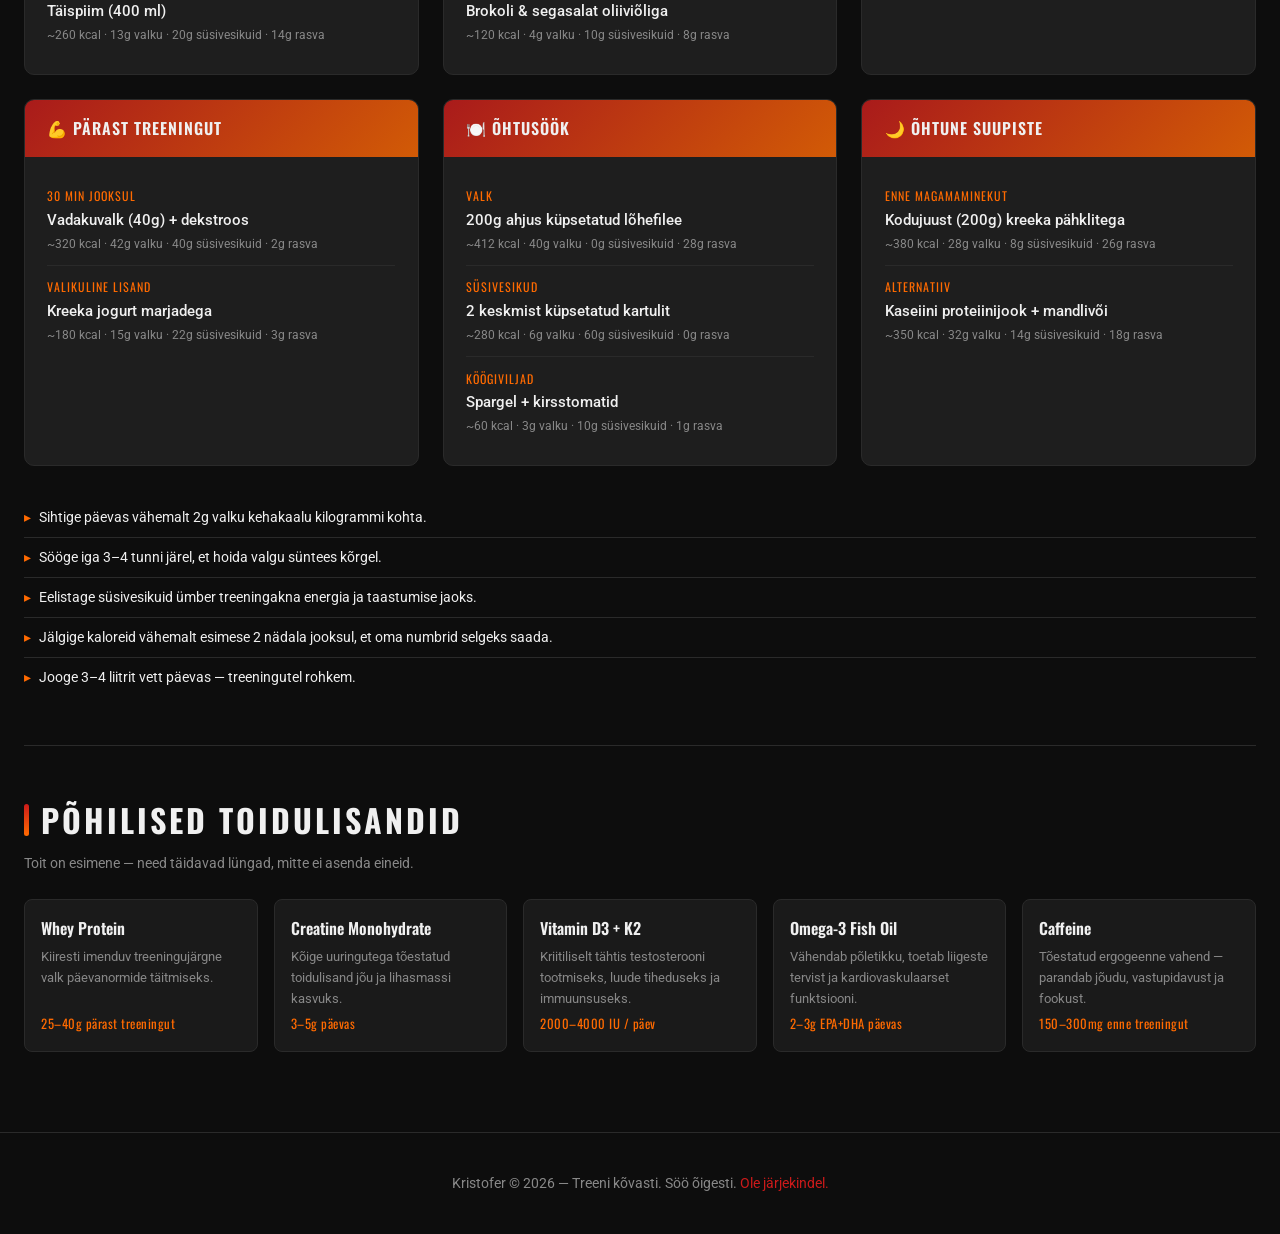
==== commit 7d2cd408: "Update navigation and footer content in food.html" ====
--- a/food.html
+++ b/food.html
@@ -114,7 +114,7 @@
   <a class="nav-logo" href="index.html">Iron<span>Forge</span></a>
   <ul class="nav-links">
     <li><a href="index.html">Treening</a></li>
-    <li><a href="food.html" class="active">Toitumine</a></li>
+    <li><a href="food.html" class="active">Toitumiskava</a></li>
   </ul>
 </nav>
 
@@ -599,11 +599,6 @@
       <div class="supplement-dose">2–3g EPA+DHA päevas</div>
     </div>
     <div class="supplement-card">
-      <div class="supplement-name">Magnesium Glycinate</div>
-      <div class="supplement-why">Parandab une kvaliteeti ja lihaste taastumist. Paljudel sportlastel on puudus.</div>
-      <div class="supplement-dose">200–400mg enne magamaminekut</div>
-    </div>
-    <div class="supplement-card">
       <div class="supplement-name">Caffeine</div>
       <div class="supplement-why">Tõestatud ergogeenne vahend — parandab jõudu, vastupidavust ja fookust.</div>
       <div class="supplement-dose">150–300mg enne treeningut</div>
@@ -613,7 +608,7 @@
 </main>
 
 <footer>
-  <p>IronForge &copy; 2026 — Treeni kõvasti. Söö õigesti. <span>Ole järjekindel.</span></p>
+  <p>Kristofer &copy; 2026 — Treeni kõvasti. Söö õigesti. <span>Ole järjekindel.</span></p>
 </footer>
 
 <script>
